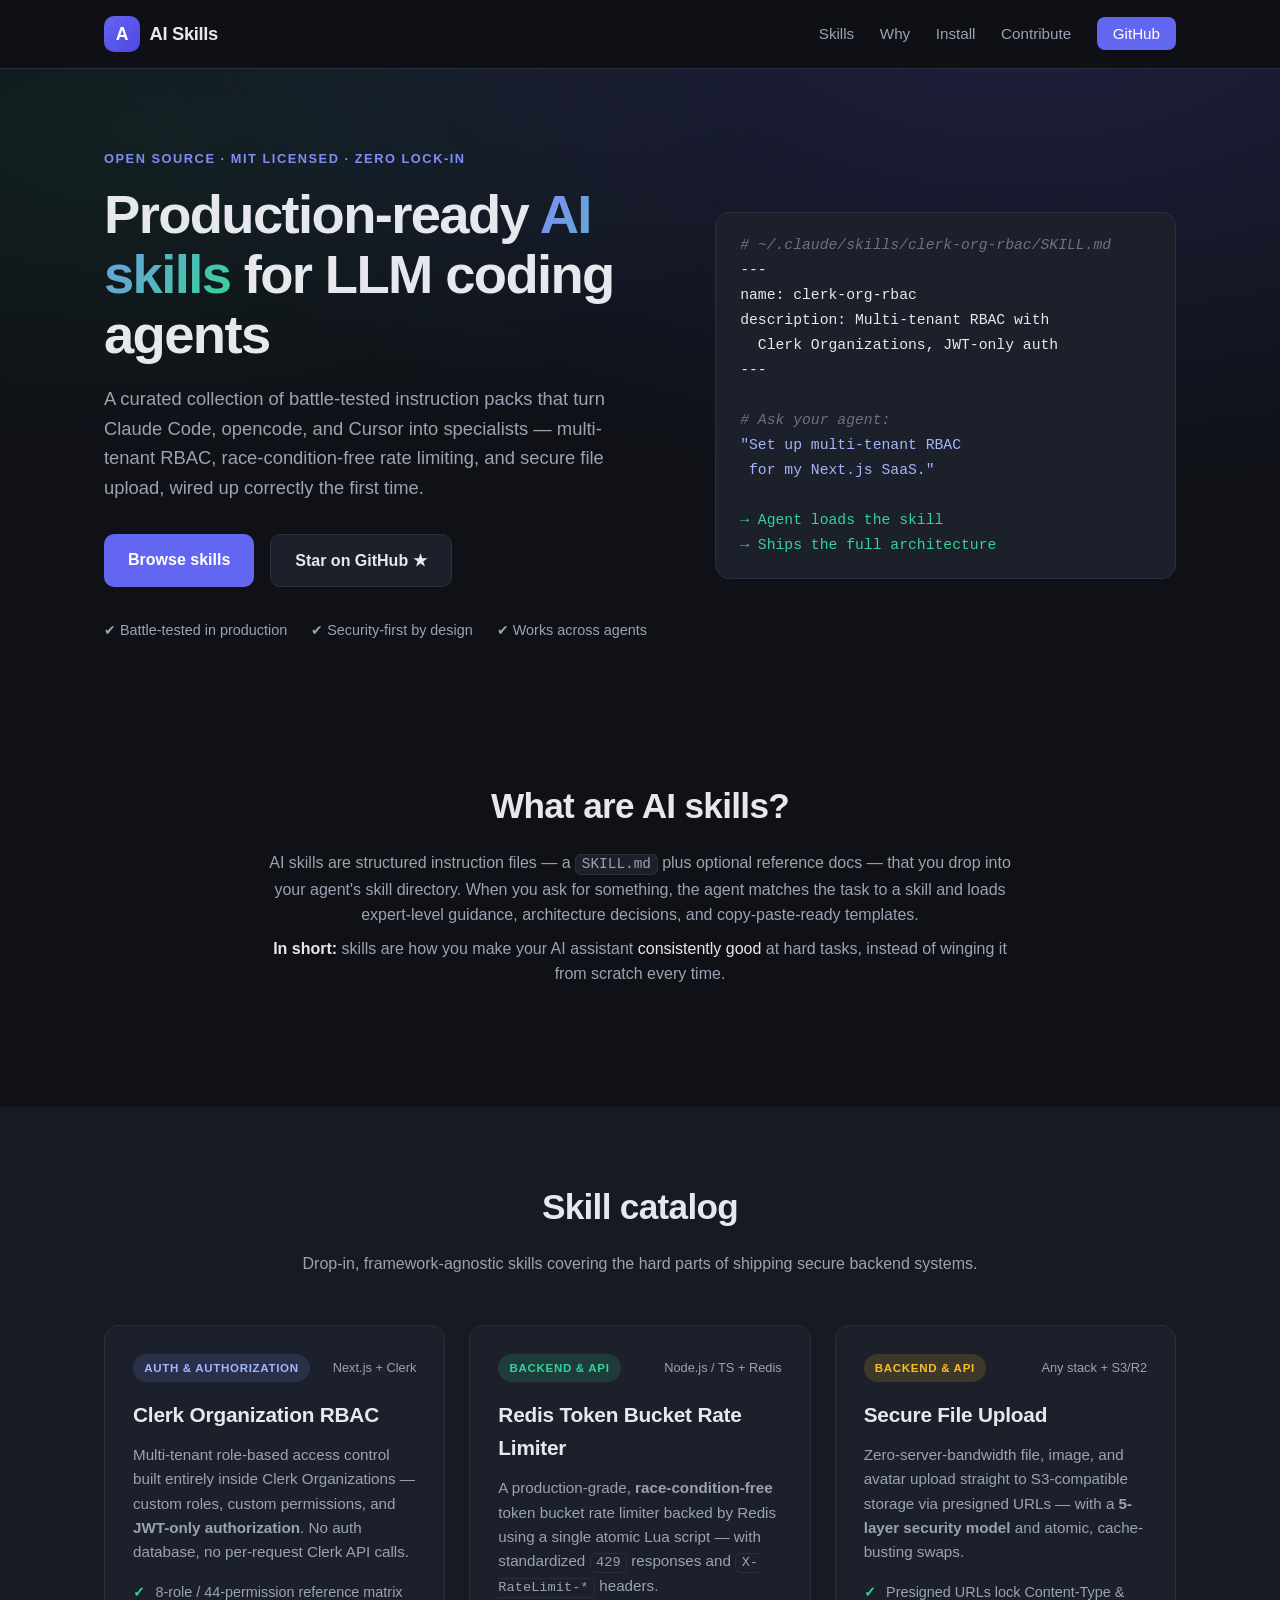
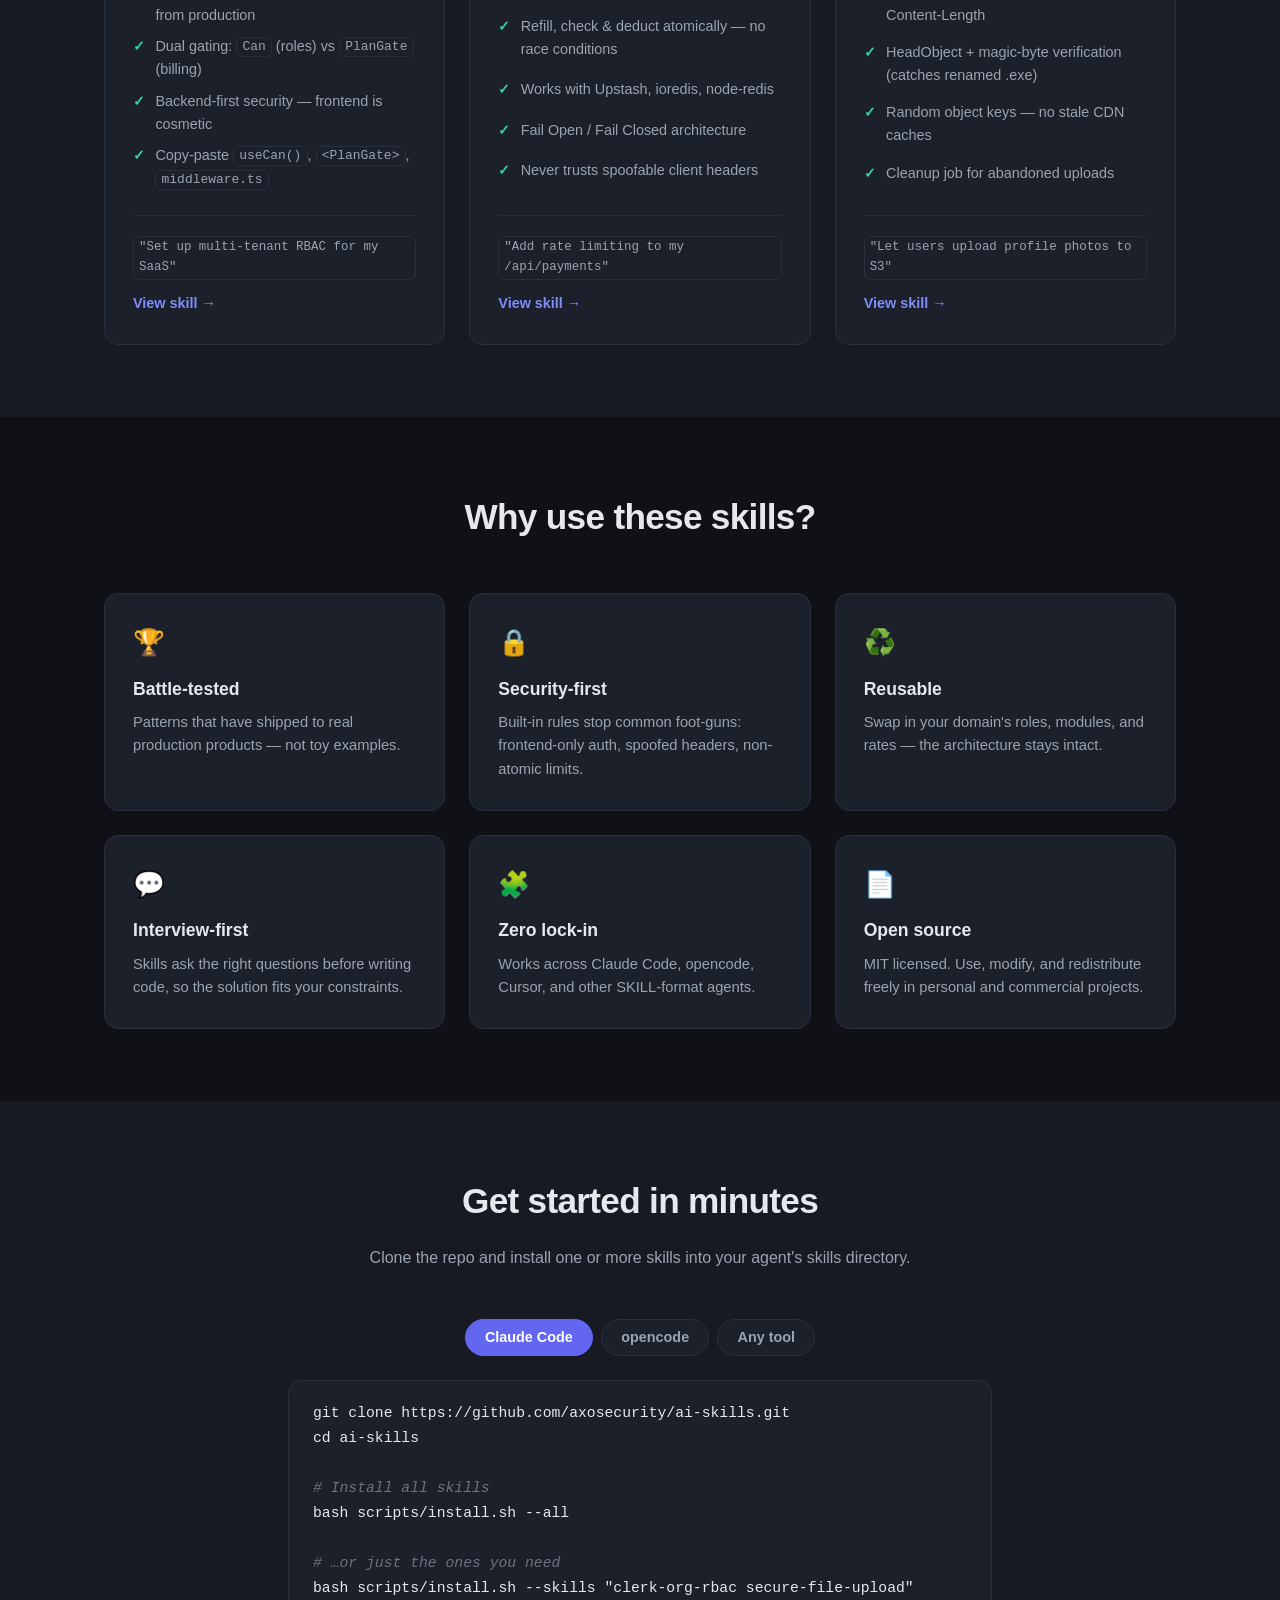
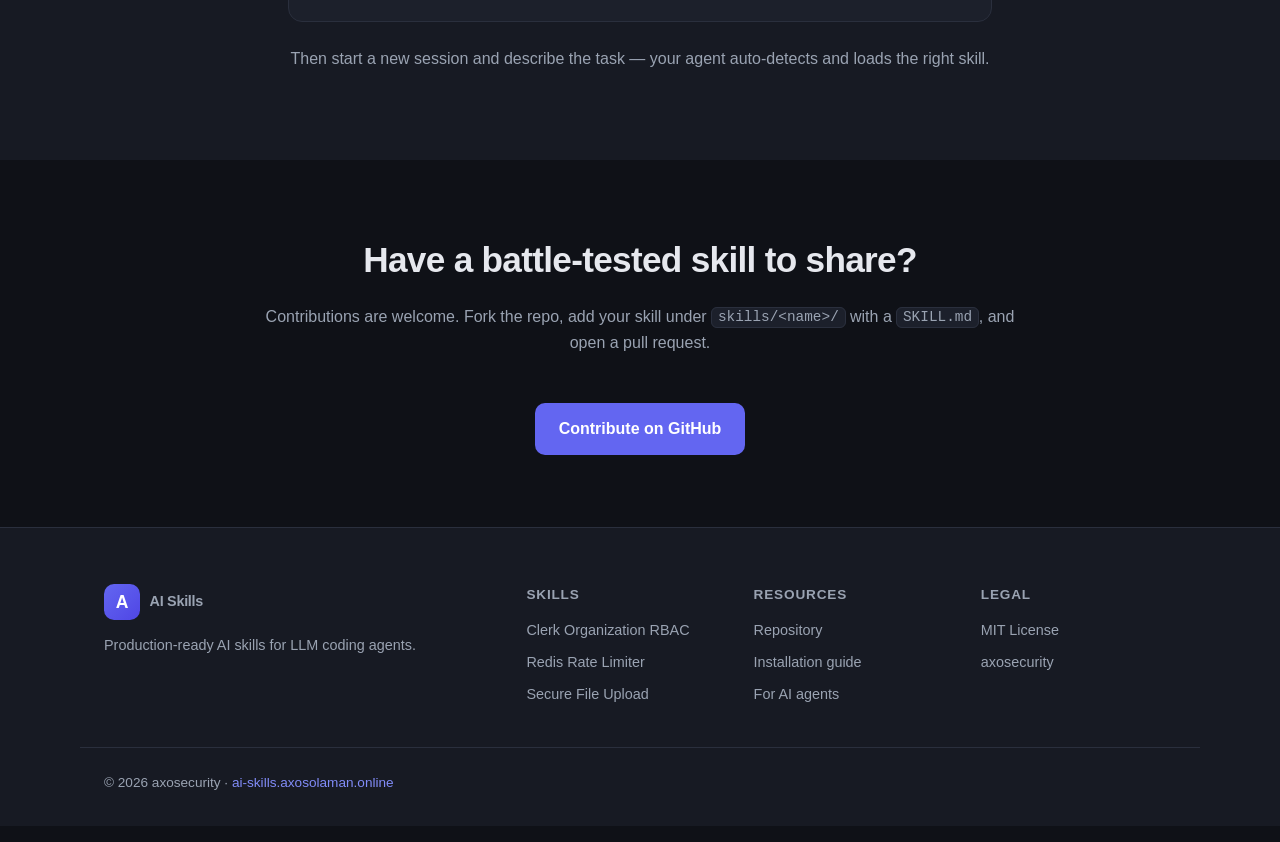
==== web/index.html @ 74658811 "Add SEO-optimized landing page in web/ with GitHub Pages deploy - index.html: SEO meta, Open Graph, " ====
<!DOCTYPE html>
<html lang="en">
<head>
  <meta charset="UTF-8">
  <meta name="viewport" content="width=device-width, initial-scale=1.0">

  <!-- Primary SEO -->
  <title>AI Skills for Developers — Production-Ready Skills for Claude Code, opencode & Cursor</title>
  <meta name="description" content="A curated, open-source collection of production-ready AI skills that turn LLM coding agents into specialists. Clerk RBAC, Redis rate limiting, secure file upload — drop in, and your AI assistant ships battle-tested code every time.">
  <meta name="keywords" content="AI skills, agent skills, Claude Code skills, opencode skills, LLM agent instructions, Clerk RBAC, Redis rate limiter, token bucket, secure file upload, presigned URL, S3, Cloudflare R2">
  <meta name="author" content="axosecurity">
  <meta name="robots" content="index, follow">
  <link rel="canonical" href="https://ai-skills.axosolaman.online/">

  <!-- Open Graph -->
  <meta property="og:type" content="website">
  <meta property="og:site_name" content="AI Skills for Developers">
  <meta property="og:title" content="AI Skills for Developers — Production-Ready Skills for LLM Coding Agents">
  <meta property="og:description" content="Clerk RBAC, Redis rate limiting, secure file upload. Battle-tested AI skills that make your coding agent consistently good at hard tasks.">
  <meta property="og:url" content="https://ai-skills.axosolaman.online/">
  <meta property="og:locale" content="en_US">

  <!-- Twitter Card -->
  <meta name="twitter:card" content="summary_large_image">
  <meta name="twitter:title" content="AI Skills for Developers — Production-Ready Skills for LLM Coding Agents">
  <meta name="twitter:description" content="Clerk RBAC, Redis rate limiting, secure file upload. Battle-tested AI skills that make your coding agent consistently good at hard tasks.">

  <!-- Favicon -->
  <link rel="icon" href="data:image/svg+xml,%3Csvg xmlns='http://www.w3.org/2000/svg' viewBox='0 0 100 100'%3E%3Crect width='100' height='100' rx='20' fill='%234f46e5'/%3E%3Ctext x='50' y='68' font-size='52' text-anchor='middle' fill='%23fff' font-family='Arial' font-weight='bold'%3EA%3C/text%3E%3C/svg%3E">

  <!-- Styles -->
  <link rel="stylesheet" href="assets/styles.css">

  <!-- Structured data: WebSite -->
  <script type="application/ld+json">
  {
    "@context": "https://schema.org",
    "@type": "WebSite",
    "name": "AI Skills for Developers",
    "alternateName": "axosecurity/ai-skills",
    "url": "https://ai-skills.axosolaman.online/",
    "description": "A curated, open-source collection of production-ready AI skills for LLM coding agents (Claude Code, opencode, Cursor).",
    "publisher": {
      "@type": "Organization",
      "name": "axosecurity",
      "url": "https://github.com/axosecurity"
    }
  }
  </script>

  <!-- Structured data: ItemList of skills -->
  <script type="application/ld+json">
  {
    "@context": "https://schema.org",
    "@type": "ItemList",
    "name": "AI Skill Catalog",
    "itemListElement": [
      {
        "@type": "ListItem",
        "position": 1,
        "name": "Clerk Organization RBAC",
        "description": "Multi-tenant role-based access control built entirely inside Clerk Organizations, with JWT-only authorization.",
        "url": "https://ai-skills.axosolaman.online/#clerk-org-rbac"
      },
      {
        "@type": "ListItem",
        "position": 2,
        "name": "Redis Token Bucket Rate Limiter",
        "description": "A race-condition-free token bucket rate limiter backed by Redis using a single atomic Lua script.",
        "url": "https://ai-skills.axosolaman.online/#redis-token-bucket-rate-limiter"
      },
      {
        "@type": "ListItem",
        "position": 3,
        "name": "Secure File Upload",
        "description": "Zero-server-bandwidth file upload via presigned URLs with a 5-layer security model.",
        "url": "https://ai-skills.axosolaman.online/#secure-file-upload"
      }
    ]
  }
  </script>
</head>

<body>
  <a class="skip-link" href="#main">Skip to content</a>

  <!-- Header -->
  <header class="site-header">
    <nav class="container nav" aria-label="Main navigation">
      <a href="#top" class="brand" aria-label="AI Skills for Developers — home">
        <span class="brand-mark">A</span>
        <span class="brand-text">AI&nbsp;Skills</span>
      </a>
      <button class="nav-toggle" id="navToggle" aria-expanded="false" aria-controls="navMenu" aria-label="Toggle navigation">
        <span></span><span></span><span></span>
      </button>
      <ul class="nav-menu" id="navMenu">
        <li><a href="#skills">Skills</a></li>
        <li><a href="#why">Why</a></li>
        <li><a href="#install">Install</a></li>
        <li><a href="#contribute">Contribute</a></li>
        <li><a class="nav-cta" href="https://github.com/axosecurity/ai-skills" target="_blank" rel="noopener">GitHub</a></li>
      </ul>
    </nav>
  </header>

  <main id="main">

    <!-- Hero -->
    <section class="hero" id="top">
      <div class="container hero-grid">
        <div class="hero-copy">
          <p class="eyebrow">Open source · MIT licensed · Zero lock-in</p>
          <h1>Production-ready <span class="accent">AI skills</span> for LLM coding agents</h1>
          <p class="lead">
            A curated collection of battle-tested instruction packs that turn Claude Code, opencode, and Cursor
            into specialists — multi-tenant RBAC, race-condition-free rate limiting, and secure file upload,
            wired up correctly the first time.
          </p>
          <div class="hero-actions">
            <a class="btn btn-primary" href="#skills">Browse skills</a>
            <a class="btn btn-secondary" href="https://github.com/axosecurity/ai-skills" target="_blank" rel="noopener">Star on GitHub ★</a>
          </div>
          <ul class="hero-badges">
            <li>✔ Battle-tested in production</li>
            <li>✔ Security-first by design</li>
            <li>✔ Works across agents</li>
          </ul>
        </div>
        <div class="hero-code">
<pre><code><span class="c"># ~/.claude/skills/clerk-org-rbac/SKILL.md</span>
---
name: clerk-org-rbac
description: Multi-tenant RBAC with
  Clerk Organizations, JWT-only auth
---

<span class="c"># Ask your agent:</span>
<span class="k">"Set up multi-tenant RBAC</span>
<span class="k"> for my Next.js SaaS."</span>

<span class="r">→ Agent loads the skill</span>
<span class="r">→ Ships the full architecture</span></code></pre>
        </div>
      </div>
    </section>

    <!-- What are AI skills -->
    <section class="section" id="what">
      <div class="container">
        <div class="section-head">
          <h2>What are AI skills?</h2>
          <p>
            AI skills are structured instruction files — a <code>SKILL.md</code> plus optional reference docs —
            that you drop into your agent's skill directory. When you ask for something, the agent matches the task
            to a skill and loads expert-level guidance, architecture decisions, and copy-paste-ready templates.
          </p>
          <p class="section-sub">
            <strong>In short:</strong> skills are how you make your AI assistant <em>consistently good</em> at hard
            tasks, instead of winging it from scratch every time.
          </p>
        </div>
      </div>
    </section>

    <!-- Skills catalog -->
    <section class="section section-alt" id="skills">
      <div class="container">
        <div class="section-head">
          <h2>Skill catalog</h2>
          <p>Drop-in, framework-agnostic skills covering the hard parts of shipping secure backend systems.</p>
        </div>

        <div class="cards">

          <article class="card" id="clerk-org-rbac">
            <div class="card-top">
              <span class="chip chip-auth">Auth &amp; Authorization</span>
              <span class="card-stack">Next.js + Clerk</span>
            </div>
            <h3>Clerk Organization RBAC</h3>
            <p>
              Multi-tenant role-based access control built entirely inside Clerk Organizations — custom roles,
              custom permissions, and <strong>JWT-only authorization</strong>. No auth database, no per-request
              Clerk API calls.
            </p>
            <ul class="card-list">
              <li>8-role / 44-permission reference matrix from production</li>
              <li>Dual gating: <code>Can</code> (roles) vs <code>PlanGate</code> (billing)</li>
              <li>Backend-first security — frontend is cosmetic</li>
              <li>Copy-paste <code>useCan()</code>, <code>&lt;PlanGate&gt;</code>, <code>middleware.ts</code></li>
            </ul>
            <div class="card-foot">
              <code class="trigger">"Set up multi-tenant RBAC for my SaaS"</code>
              <a class="btn-link" href="https://github.com/axosecurity/ai-skills/tree/main/skills/clerk-org-rbac" target="_blank" rel="noopener">View skill →</a>
            </div>
          </article>

          <article class="card" id="redis-token-bucket-rate-limiter">
            <div class="card-top">
              <span class="chip chip-api">Backend &amp; API</span>
              <span class="card-stack">Node.js / TS + Redis</span>
            </div>
            <h3>Redis Token Bucket Rate Limiter</h3>
            <p>
              A production-grade, <strong>race-condition-free</strong> token bucket rate limiter backed by Redis
              using a single atomic Lua script — with standardized <code>429</code> responses and
              <code>X-RateLimit-*</code> headers.
            </p>
            <ul class="card-list">
              <li>Refill, check &amp; deduct atomically — no race conditions</li>
              <li>Works with Upstash, ioredis, node-redis</li>
              <li>Fail Open / Fail Closed architecture</li>
              <li>Never trusts spoofable client headers</li>
            </ul>
            <div class="card-foot">
              <code class="trigger">"Add rate limiting to my /api/payments"</code>
              <a class="btn-link" href="https://github.com/axosecurity/ai-skills/tree/main/skills/redis-token-bucket-rate-limiter" target="_blank" rel="noopener">View skill →</a>
            </div>
          </article>

          <article class="card" id="secure-file-upload">
            <div class="card-top">
              <span class="chip chip-upload">Backend &amp; API</span>
              <span class="card-stack">Any stack + S3/R2</span>
            </div>
            <h3>Secure File Upload</h3>
            <p>
              Zero-server-bandwidth file, image, and avatar upload straight to S3-compatible storage via
              presigned URLs — with a <strong>5-layer security model</strong> and atomic, cache-busting swaps.
            </p>
            <ul class="card-list">
              <li>Presigned URLs lock Content-Type &amp; Content-Length</li>
              <li>HeadObject + magic-byte verification (catches renamed .exe)</li>
              <li>Random object keys — no stale CDN caches</li>
              <li>Cleanup job for abandoned uploads</li>
            </ul>
            <div class="card-foot">
              <code class="trigger">"Let users upload profile photos to S3"</code>
              <a class="btn-link" href="https://github.com/axosecurity/ai-skills/tree/main/skills/secure-file-upload" target="_blank" rel="noopener">View skill →</a>
            </div>
          </article>

        </div>
      </div>
    </section>

    <!-- Why -->
    <section class="section" id="why">
      <div class="container">
        <div class="section-head">
          <h2>Why use these skills?</h2>
        </div>
        <div class="features">
          <div class="feature">
            <span class="feature-icon">🏆</span>
            <h3>Battle-tested</h3>
            <p>Patterns that have shipped to real production products — not toy examples.</p>
          </div>
          <div class="feature">
            <span class="feature-icon">🔒</span>
            <h3>Security-first</h3>
            <p>Built-in rules stop common foot-guns: frontend-only auth, spoofed headers, non-atomic limits.</p>
          </div>
          <div class="feature">
            <span class="feature-icon">♻️</span>
            <h3>Reusable</h3>
            <p>Swap in your domain's roles, modules, and rates — the architecture stays intact.</p>
          </div>
          <div class="feature">
            <span class="feature-icon">💬</span>
            <h3>Interview-first</h3>
            <p>Skills ask the right questions before writing code, so the solution fits your constraints.</p>
          </div>
          <div class="feature">
            <span class="feature-icon">🧩</span>
            <h3>Zero lock-in</h3>
            <p>Works across Claude Code, opencode, Cursor, and other SKILL-format agents.</p>
          </div>
          <div class="feature">
            <span class="feature-icon">📄</span>
            <h3>Open source</h3>
            <p>MIT licensed. Use, modify, and redistribute freely in personal and commercial projects.</p>
          </div>
        </div>
      </div>
    </section>

    <!-- Install -->
    <section class="section section-alt" id="install">
      <div class="container">
        <div class="section-head">
          <h2>Get started in minutes</h2>
          <p>Clone the repo and install one or more skills into your agent's skills directory.</p>
        </div>

        <div class="tabs" role="tablist" aria-label="Installation tabs">
          <button class="tab active" data-tab="claude" role="tab" aria-selected="true">Claude Code</button>
          <button class="tab" data-tab="opencode" role="tab" aria-selected="false">opencode</button>
          <button class="tab" data-tab="any" role="tab" aria-selected="false">Any tool</button>
        </div>

        <div class="tab-panel active" data-panel="claude">
<pre><code>git clone https://github.com/axosecurity/ai-skills.git
cd ai-skills

<span class="c"># Install all skills</span>
bash scripts/install.sh --all

<span class="c"># …or just the ones you need</span>
bash scripts/install.sh --skills "clerk-org-rbac secure-file-upload"</code></pre>
        </div>

        <div class="tab-panel" data-panel="opencode">
<pre><code>git clone https://github.com/axosecurity/ai-skills.git
cd ai-skills

<span class="c"># opencode reads ~/.config/opencode/skills/ (or ~/.opencode/skills/)</span>
mkdir -p ~/.config/opencode/skills
cp -r skills/clerk-org-rbac ~/.config/opencode/skills/
cp -r skills/redis-token-bucket-rate-limiter ~/.config/opencode/skills/
cp -r skills/secure-file-upload ~/.config/opencode/skills/</code></pre>
        </div>

        <div class="tab-panel" data-panel="any">
<pre><code>git clone https://github.com/axosecurity/ai-skills.git
cd ai-skills

<span class="c"># Each skill is a folder with a SKILL.md — copy the whole folder
# into your agent's skills directory (~/.claude/skills/, etc.)</span>
cp -r skills/clerk-org-rbac ~/.claude/skills/</code></pre>
        </div>

        <p class="install-note">Then start a new session and describe the task — your agent auto-detects and loads the right skill.</p>
      </div>
    </section>

    <!-- Contribute -->
    <section class="section" id="contribute">
      <div class="container">
        <div class="section-head">
          <h2>Have a battle-tested skill to share?</h2>
          <p>Contributions are welcome. Fork the repo, add your skill under <code>skills/&lt;name&gt;/</code> with a <code>SKILL.md</code>, and open a pull request.</p>
        </div>
        <div class="center">
          <a class="btn btn-primary" href="https://github.com/axosecurity/ai-skills" target="_blank" rel="noopener">Contribute on GitHub</a>
        </div>
      </div>
    </section>

  </main>

  <!-- Footer -->
  <footer class="site-footer">
    <div class="container footer-grid">
      <div>
        <a href="#top" class="brand">
          <span class="brand-mark">A</span>
          <span class="brand-text">AI&nbsp;Skills</span>
        </a>
        <p>Production-ready AI skills for LLM coding agents.</p>
      </div>
      <div>
        <h4>Skills</h4>
        <ul>
          <li><a href="#clerk-org-rbac">Clerk Organization RBAC</a></li>
          <li><a href="#redis-token-bucket-rate-limiter">Redis Rate Limiter</a></li>
          <li><a href="#secure-file-upload">Secure File Upload</a></li>
        </ul>
      </div>
      <div>
        <h4>Resources</h4>
        <ul>
          <li><a href="https://github.com/axosecurity/ai-skills" target="_blank" rel="noopener">Repository</a></li>
          <li><a href="https://github.com/axosecurity/ai-skills/blob/main/docs/INSTALLATION.md" target="_blank" rel="noopener">Installation guide</a></li>
          <li><a href="https://github.com/axosecurity/ai-skills/blob/main/AGENTS.md" target="_blank" rel="noopener">For AI agents</a></li>
        </ul>
      </div>
      <div>
        <h4>Legal</h4>
        <ul>
          <li><a href="https://github.com/axosecurity/ai-skills/blob/main/LICENSE" target="_blank" rel="noopener">MIT License</a></li>
          <li><a href="https://github.com/axosecurity" target="_blank" rel="noopener">axosecurity</a></li>
        </ul>
      </div>
    </div>
    <div class="container footer-bottom">
      <p>© <span id="year"></span> axosecurity · <a href="https://ai-skills.axosolaman.online/">ai-skills.axosolaman.online</a></p>
    </div>
  </footer>

  <script src="assets/main.js" defer></script>
</body>
</html>
---- web/assets/styles.css ----
/* ==========================================================================
   AI Skills for Developers — landing page styles
   ========================================================================== */

:root {
  --bg: #0f1117;
  --bg-alt: #171a23;
  --surface: #1c202b;
  --border: #2a2f3d;
  --text: #e6e8ee;
  --muted: #9aa3b2;
  --accent: #6366f1;
  --accent-strong: #818cf8;
  --accent-dark: #4f46e5;
  --success: #34d399;
  --radius: 14px;
  --container: 1120px;
  --font: -apple-system, BlinkMacSystemFont, "Segoe UI", Roboto, Helvetica, Arial, sans-serif;
  --mono: ui-monospace, SFMono-Regular, Menlo, Consolas, "Liberation Mono", monospace;
}

* { box-sizing: border-box; }

html { scroll-behavior: smooth; }

body {
  margin: 0;
  font-family: var(--font);
  background: var(--bg);
  color: var(--text);
  line-height: 1.6;
  -webkit-font-smoothing: antialiased;
}

a { color: var(--accent-strong); text-decoration: none; }
a:hover { text-decoration: underline; }

code {
  font-family: var(--mono);
  background: var(--surface);
  border: 1px solid var(--border);
  border-radius: 6px;
  padding: 0.1em 0.4em;
  font-size: 0.9em;
}

pre {
  margin: 0;
  background: var(--surface);
  border: 1px solid var(--border);
  border-radius: var(--radius);
  padding: 1.25rem 1.5rem;
  overflow-x: auto;
  font-size: 0.92rem;
  line-height: 1.7;
}

pre code {
  background: none;
  border: none;
  padding: 0;
  font-size: inherit;
}

.container {
  max-width: var(--container);
  margin: 0 auto;
  padding: 0 1.5rem;
}

.skip-link {
  position: absolute;
  left: -999px;
  top: 0;
  background: var(--accent);
  color: #fff;
  padding: 0.6rem 1rem;
  border-radius: 0 0 8px 0;
  z-index: 100;
}
.skip-link:focus { left: 0; }

/* --- Syntax highlight colors --- */
.c { color: #6b7280; font-style: italic; }
.k { color: #a5b4fc; }
.r { color: var(--success); }

/* --- Header / nav --- */
.site-header {
  position: sticky;
  top: 0;
  z-index: 50;
  background: rgba(15, 17, 23, 0.85);
  backdrop-filter: blur(10px);
  border-bottom: 1px solid var(--border);
}

.nav {
  display: flex;
  align-items: center;
  justify-content: space-between;
  height: 68px;
}

.brand {
  display: inline-flex;
  align-items: center;
  gap: 0.6rem;
  color: var(--text);
  font-weight: 800;
  font-size: 1.15rem;
  letter-spacing: -0.02em;
}
.brand:hover { text-decoration: none; }

.brand-mark {
  display: grid;
  place-items: center;
  width: 36px;
  height: 36px;
  border-radius: 10px;
  background: linear-gradient(135deg, var(--accent), var(--accent-dark));
  color: #fff;
  font-weight: 900;
  font-size: 1.1rem;
}

.nav-menu {
  display: flex;
  align-items: center;
  gap: 1.6rem;
  list-style: none;
  margin: 0;
  padding: 0;
}

.nav-menu a { color: var(--muted); font-weight: 500; font-size: 0.95rem; }
.nav-menu a:hover { color: var(--text); text-decoration: none; }

.nav-cta {
  color: #fff !important;
  background: var(--accent);
  padding: 0.5rem 1rem;
  border-radius: 8px;
}
.nav-cta:hover { background: var(--accent-strong); }

.nav-toggle {
  display: none;
  flex-direction: column;
  gap: 5px;
  background: none;
  border: none;
  cursor: pointer;
  padding: 6px;
}
.nav-toggle span {
  width: 24px;
  height: 2px;
  background: var(--text);
  border-radius: 2px;
  transition: transform 0.2s, opacity 0.2s;
}

@media (max-width: 760px) {
  .nav-toggle { display: flex; }
  .nav-menu {
    display: none;
    position: absolute;
    top: 68px;
    left: 0;
    right: 0;
    flex-direction: column;
    gap: 0;
    background: var(--bg-alt);
    border-bottom: 1px solid var(--border);
  }
  .nav-menu.open { display: flex; }
  .nav-menu li { width: 100%; }
  .nav-menu a { display: block; padding: 1rem 1.5rem; border-top: 1px solid var(--border); }
  .nav-cta { border-radius: 0; text-align: center; }
}

/* --- Hero --- */
.hero {
  padding: 5rem 0 4rem;
  background:
    radial-gradient(60rem 30rem at 80% -10%, rgba(99, 102, 241, 0.18), transparent),
    radial-gradient(40rem 20rem at 10% 10%, rgba(52, 211, 153, 0.08), transparent);
}

.hero-grid {
  display: grid;
  grid-template-columns: 1.1fr 0.9fr;
  gap: 3rem;
  align-items: center;
}

.eyebrow {
  text-transform: uppercase;
  letter-spacing: 0.12em;
  font-size: 0.8rem;
  color: var(--accent-strong);
  font-weight: 600;
  margin: 0 0 1rem;
}

h1 {
  font-size: clamp(2.2rem, 5vw, 3.4rem);
  line-height: 1.1;
  letter-spacing: -0.03em;
  margin: 0 0 1.2rem;
}

.accent {
  background: linear-gradient(120deg, var(--accent-strong), var(--success));
  -webkit-background-clip: text;
  background-clip: text;
  color: transparent;
}

.lead {
  font-size: 1.15rem;
  color: var(--muted);
  margin: 0 0 2rem;
  max-width: 34rem;
}

.hero-actions {
  display: flex;
  gap: 1rem;
  flex-wrap: wrap;
  margin-bottom: 2rem;
}

.btn {
  display: inline-block;
  padding: 0.8rem 1.5rem;
  border-radius: 10px;
  font-weight: 600;
  font-size: 1rem;
  transition: background 0.2s, transform 0.1s;
}
.btn:hover { text-decoration: none; transform: translateY(-1px); }

.btn-primary { background: var(--accent); color: #fff; }
.btn-primary:hover { background: var(--accent-strong); }

.btn-secondary {
  background: var(--surface);
  color: var(--text);
  border: 1px solid var(--border);
}
.btn-secondary:hover { border-color: var(--accent); }

.hero-badges {
  list-style: none;
  display: flex;
  gap: 1.5rem;
  flex-wrap: wrap;
  margin: 0;
  padding: 0;
  color: var(--muted);
  font-size: 0.9rem;
}

/* --- Sections --- */
.section { padding: 4.5rem 0; }
.section-alt { background: var(--bg-alt); }

.section-head {
  max-width: 48rem;
  margin: 0 auto 3rem;
  text-align: center;
}
.section-head h2 {
  font-size: clamp(1.6rem, 3vw, 2.2rem);
  letter-spacing: -0.02em;
  margin: 0 0 1rem;
}
.section-head p { color: var(--muted); margin: 0.5rem 0; }
.section-sub { margin-top: 1rem; }
.section-sub strong { color: var(--text); }
.section-sub em { color: var(--text); font-style: normal; }

/* --- Cards --- */
.cards {
  display: grid;
  grid-template-columns: repeat(auto-fit, minmax(300px, 1fr));
  gap: 1.5rem;
}

.card {
  display: flex;
  flex-direction: column;
  background: var(--surface);
  border: 1px solid var(--border);
  border-radius: var(--radius);
  padding: 1.75rem;
  transition: transform 0.2s, border-color 0.2s;
}
.card:hover { transform: translateY(-4px); border-color: var(--accent); }

.card-top {
  display: flex;
  align-items: center;
  justify-content: space-between;
  gap: 0.75rem;
  margin-bottom: 1rem;
}

.chip {
  font-size: 0.72rem;
  font-weight: 700;
  text-transform: uppercase;
  letter-spacing: 0.06em;
  padding: 0.3rem 0.7rem;
  border-radius: 999px;
}
.chip-auth { background: rgba(129, 140, 248, 0.15); color: #a5b4fc; }
.chip-api { background: rgba(52, 211, 153, 0.15); color: var(--success); }
.chip-upload { background: rgba(251, 191, 36, 0.15); color: #fbbf24; }

.card-stack { font-size: 0.8rem; color: var(--muted); }

.card h3 { margin: 0 0 0.75rem; font-size: 1.3rem; letter-spacing: -0.01em; }
.card > p { color: var(--muted); font-size: 0.95rem; margin: 0 0 1rem; }

.card-list {
  list-style: none;
  margin: 0 0 1.5rem;
  padding: 0;
  display: grid;
  gap: 0.5rem;
  flex: 1;
}
.card-list li { padding-left: 1.4rem; position: relative; color: var(--muted); font-size: 0.9rem; }
.card-list li::before {
  content: "✓";
  position: absolute;
  left: 0;
  color: var(--success);
  font-weight: 700;
}

.card-foot {
  display: flex;
  flex-direction: column;
  gap: 0.75rem;
  border-top: 1px solid var(--border);
  padding-top: 1.25rem;
}

.trigger { font-size: 0.78rem; color: var(--muted); }

.btn-link { color: var(--accent-strong); font-weight: 600; font-size: 0.9rem; }

/* --- Features --- */
.features {
  display: grid;
  grid-template-columns: repeat(auto-fit, minmax(280px, 1fr));
  gap: 1.5rem;
}

.feature {
  background: var(--surface);
  border: 1px solid var(--border);
  border-radius: var(--radius);
  padding: 1.75rem;
}
.feature-icon { font-size: 1.6rem; }
.feature h3 { margin: 0.75rem 0 0.5rem; font-size: 1.1rem; }
.feature p { color: var(--muted); font-size: 0.92rem; margin: 0; }

/* --- Tabs --- */
.tabs {
  display: flex;
  gap: 0.5rem;
  justify-content: center;
  margin-bottom: 1.5rem;
  flex-wrap: wrap;
}

.tab {
  background: var(--surface);
  border: 1px solid var(--border);
  color: var(--muted);
  padding: 0.6rem 1.2rem;
  border-radius: 999px;
  font-size: 0.9rem;
  font-weight: 600;
  cursor: pointer;
  transition: background 0.2s, color 0.2s, border-color 0.2s;
}
.tab:hover { border-color: var(--accent); color: var(--text); }
.tab.active { background: var(--accent); border-color: var(--accent); color: #fff; }

.tab-panel { display: none; max-width: 44rem; margin: 0 auto; }
.tab-panel.active { display: block; }

.install-note { text-align: center; color: var(--muted); margin-top: 1.5rem; }

/* --- Contribute --- */
.center { text-align: center; }

/* --- Footer --- */
.site-footer {
  border-top: 1px solid var(--border);
  background: var(--bg-alt);
  padding: 3.5rem 0 2rem;
}

.footer-grid {
  display: grid;
  grid-template-columns: 2fr 1fr 1fr 1fr;
  gap: 2rem;
  margin-bottom: 2.5rem;
}
.footer-grid p { color: var(--muted); font-size: 0.9rem; }
.footer-grid h4 { margin: 0 0 0.75rem; font-size: 0.85rem; text-transform: uppercase; letter-spacing: 0.06em; color: var(--muted); }
.footer-grid ul { list-style: none; margin: 0; padding: 0; display: grid; gap: 0.4rem; }
.footer-grid a { color: var(--muted); font-size: 0.9rem; }
.footer-grid a:hover { color: var(--text); }

.footer-bottom {
  border-top: 1px solid var(--border);
  padding-top: 1.5rem;
  color: var(--muted);
  font-size: 0.85rem;
}
.footer-bottom p { margin: 0; }

@media (max-width: 900px) {
  .hero-grid { grid-template-columns: 1fr; gap: 2.5rem; }
  .hero { padding: 3.5rem 0; }
  .footer-grid { grid-template-columns: 1fr 1fr; }
}

@media (max-width: 520px) {
  .footer-grid { grid-template-columns: 1fr; }
  .hero-badges { gap: 0.6rem 1.5rem; }
}
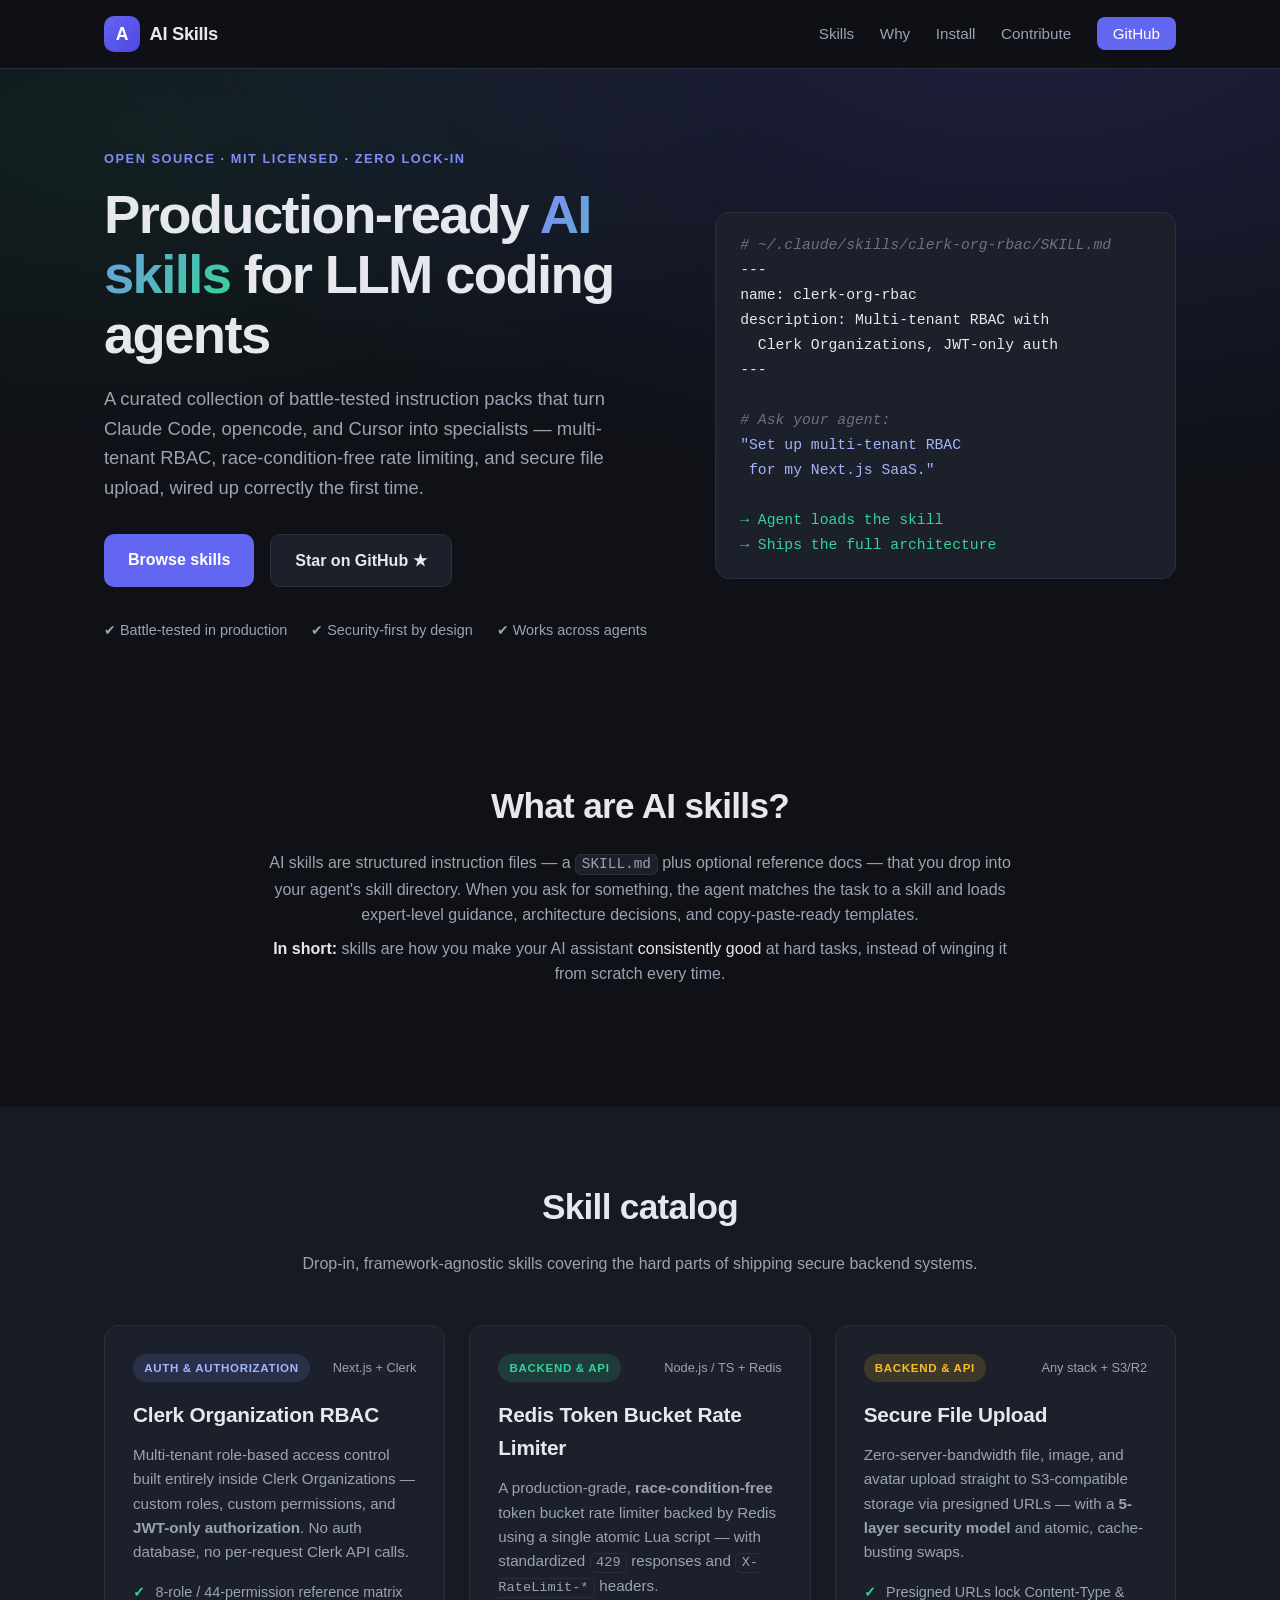
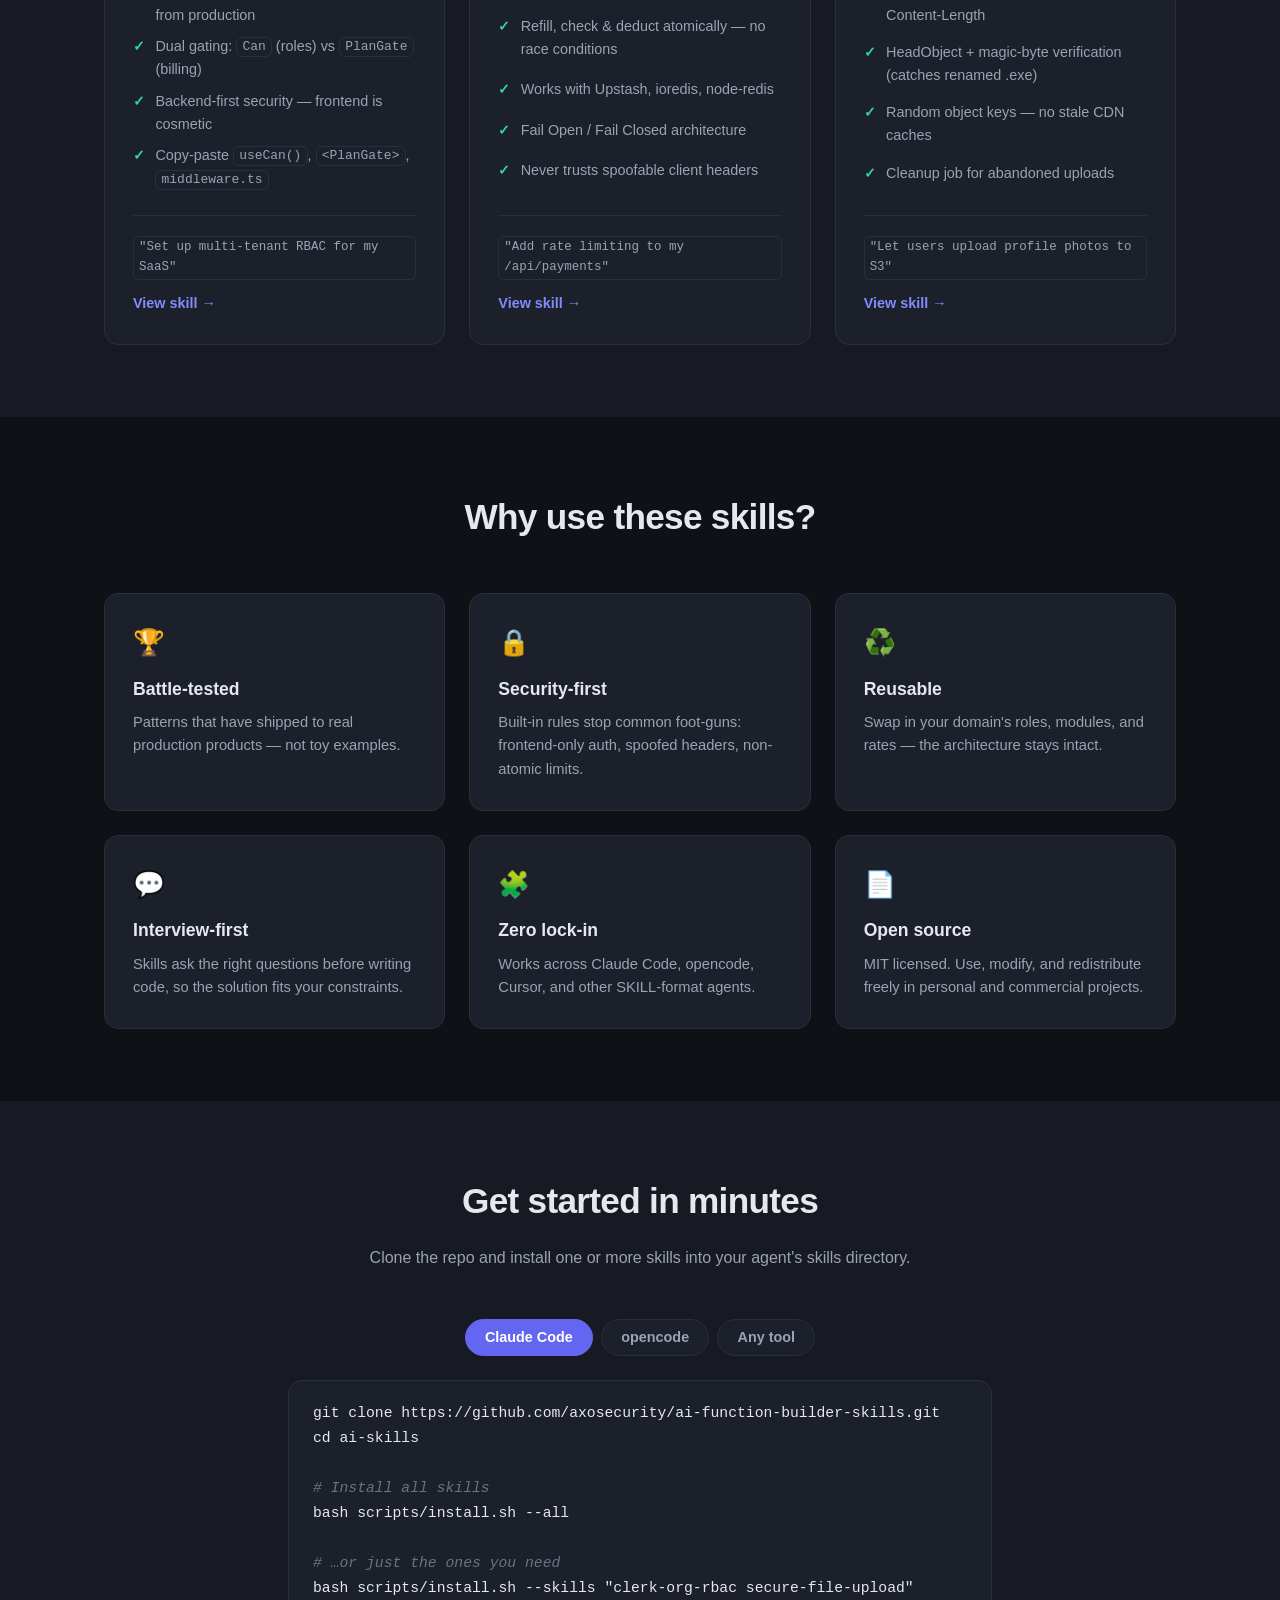
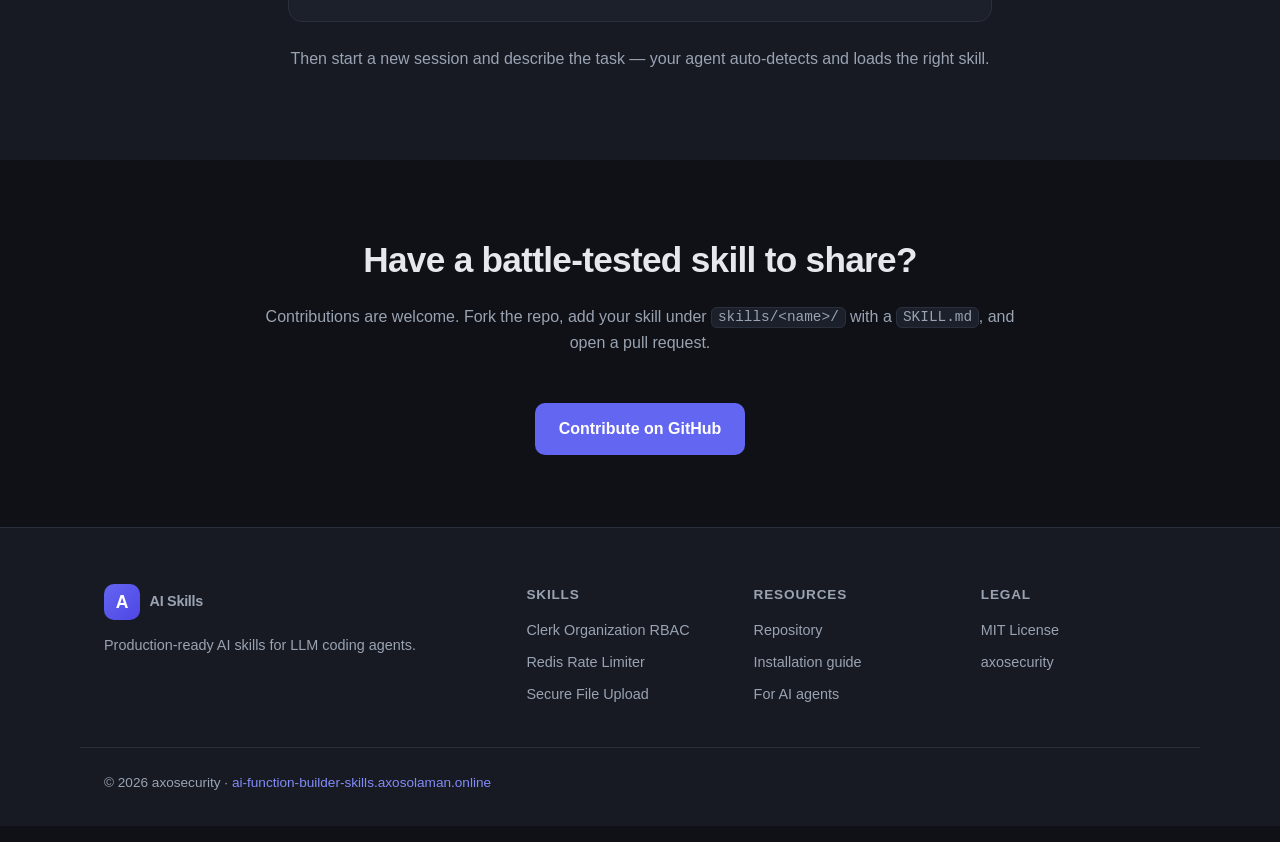
==== commit 7e8aba6e: "Rename repo to ai-function-builder-skills: update CNAME, domain, and all references" ====
--- a/web/index.html
+++ b/web/index.html
@@ -10,14 +10,14 @@
   <meta name="keywords" content="AI skills, agent skills, Claude Code skills, opencode skills, LLM agent instructions, Clerk RBAC, Redis rate limiter, token bucket, secure file upload, presigned URL, S3, Cloudflare R2">
   <meta name="author" content="axosecurity">
   <meta name="robots" content="index, follow">
-  <link rel="canonical" href="https://ai-skills.axosolaman.online/">
+  <link rel="canonical" href="https://ai-function-builder-skills.axosolaman.online/">
 
   <!-- Open Graph -->
   <meta property="og:type" content="website">
   <meta property="og:site_name" content="AI Skills for Developers">
   <meta property="og:title" content="AI Skills for Developers — Production-Ready Skills for LLM Coding Agents">
   <meta property="og:description" content="Clerk RBAC, Redis rate limiting, secure file upload. Battle-tested AI skills that make your coding agent consistently good at hard tasks.">
-  <meta property="og:url" content="https://ai-skills.axosolaman.online/">
+  <meta property="og:url" content="https://ai-function-builder-skills.axosolaman.online/">
   <meta property="og:locale" content="en_US">
 
   <!-- Twitter Card -->
@@ -37,8 +37,8 @@
     "@context": "https://schema.org",
     "@type": "WebSite",
     "name": "AI Skills for Developers",
-    "alternateName": "axosecurity/ai-skills",
-    "url": "https://ai-skills.axosolaman.online/",
+    "alternateName": "axosecurity/ai-function-builder-skills",
+    "url": "https://ai-function-builder-skills.axosolaman.online/",
     "description": "A curated, open-source collection of production-ready AI skills for LLM coding agents (Claude Code, opencode, Cursor).",
     "publisher": {
       "@type": "Organization",
@@ -60,21 +60,21 @@
         "position": 1,
         "name": "Clerk Organization RBAC",
         "description": "Multi-tenant role-based access control built entirely inside Clerk Organizations, with JWT-only authorization.",
-        "url": "https://ai-skills.axosolaman.online/#clerk-org-rbac"
+        "url": "https://ai-function-builder-skills.axosolaman.online/#clerk-org-rbac"
       },
       {
         "@type": "ListItem",
         "position": 2,
         "name": "Redis Token Bucket Rate Limiter",
         "description": "A race-condition-free token bucket rate limiter backed by Redis using a single atomic Lua script.",
-        "url": "https://ai-skills.axosolaman.online/#redis-token-bucket-rate-limiter"
+        "url": "https://ai-function-builder-skills.axosolaman.online/#redis-token-bucket-rate-limiter"
       },
       {
         "@type": "ListItem",
         "position": 3,
         "name": "Secure File Upload",
         "description": "Zero-server-bandwidth file upload via presigned URLs with a 5-layer security model.",
-        "url": "https://ai-skills.axosolaman.online/#secure-file-upload"
+        "url": "https://ai-function-builder-skills.axosolaman.online/#secure-file-upload"
       }
     ]
   }
@@ -99,7 +99,7 @@
         <li><a href="#why">Why</a></li>
         <li><a href="#install">Install</a></li>
         <li><a href="#contribute">Contribute</a></li>
-        <li><a class="nav-cta" href="https://github.com/axosecurity/ai-skills" target="_blank" rel="noopener">GitHub</a></li>
+        <li><a class="nav-cta" href="https://github.com/axosecurity/ai-function-builder-skills" target="_blank" rel="noopener">GitHub</a></li>
       </ul>
     </nav>
   </header>
@@ -119,7 +119,7 @@
           </p>
           <div class="hero-actions">
             <a class="btn btn-primary" href="#skills">Browse skills</a>
-            <a class="btn btn-secondary" href="https://github.com/axosecurity/ai-skills" target="_blank" rel="noopener">Star on GitHub ★</a>
+            <a class="btn btn-secondary" href="https://github.com/axosecurity/ai-function-builder-skills" target="_blank" rel="noopener">Star on GitHub ★</a>
           </div>
           <ul class="hero-badges">
             <li>✔ Battle-tested in production</li>
@@ -192,7 +192,7 @@
             </ul>
             <div class="card-foot">
               <code class="trigger">"Set up multi-tenant RBAC for my SaaS"</code>
-              <a class="btn-link" href="https://github.com/axosecurity/ai-skills/tree/main/skills/clerk-org-rbac" target="_blank" rel="noopener">View skill →</a>
+              <a class="btn-link" href="https://github.com/axosecurity/ai-function-builder-skills/tree/main/skills/clerk-org-rbac" target="_blank" rel="noopener">View skill →</a>
             </div>
           </article>
 
@@ -215,7 +215,7 @@
             </ul>
             <div class="card-foot">
               <code class="trigger">"Add rate limiting to my /api/payments"</code>
-              <a class="btn-link" href="https://github.com/axosecurity/ai-skills/tree/main/skills/redis-token-bucket-rate-limiter" target="_blank" rel="noopener">View skill →</a>
+              <a class="btn-link" href="https://github.com/axosecurity/ai-function-builder-skills/tree/main/skills/redis-token-bucket-rate-limiter" target="_blank" rel="noopener">View skill →</a>
             </div>
           </article>
 
@@ -237,7 +237,7 @@
             </ul>
             <div class="card-foot">
               <code class="trigger">"Let users upload profile photos to S3"</code>
-              <a class="btn-link" href="https://github.com/axosecurity/ai-skills/tree/main/skills/secure-file-upload" target="_blank" rel="noopener">View skill →</a>
+              <a class="btn-link" href="https://github.com/axosecurity/ai-function-builder-skills/tree/main/skills/secure-file-upload" target="_blank" rel="noopener">View skill →</a>
             </div>
           </article>
 
@@ -301,7 +301,7 @@
         </div>
 
         <div class="tab-panel active" data-panel="claude">
-<pre><code>git clone https://github.com/axosecurity/ai-skills.git
+<pre><code>git clone https://github.com/axosecurity/ai-function-builder-skills.git
 cd ai-skills
 
 <span class="c"># Install all skills</span>
@@ -312,7 +312,7 @@
         </div>
 
         <div class="tab-panel" data-panel="opencode">
-<pre><code>git clone https://github.com/axosecurity/ai-skills.git
+<pre><code>git clone https://github.com/axosecurity/ai-function-builder-skills.git
 cd ai-skills
 
 <span class="c"># opencode reads ~/.config/opencode/skills/ (or ~/.opencode/skills/)</span>
@@ -323,7 +323,7 @@
         </div>
 
         <div class="tab-panel" data-panel="any">
-<pre><code>git clone https://github.com/axosecurity/ai-skills.git
+<pre><code>git clone https://github.com/axosecurity/ai-function-builder-skills.git
 cd ai-skills
 
 <span class="c"># Each skill is a folder with a SKILL.md — copy the whole folder
@@ -343,7 +343,7 @@
           <p>Contributions are welcome. Fork the repo, add your skill under <code>skills/&lt;name&gt;/</code> with a <code>SKILL.md</code>, and open a pull request.</p>
         </div>
         <div class="center">
-          <a class="btn btn-primary" href="https://github.com/axosecurity/ai-skills" target="_blank" rel="noopener">Contribute on GitHub</a>
+          <a class="btn btn-primary" href="https://github.com/axosecurity/ai-function-builder-skills" target="_blank" rel="noopener">Contribute on GitHub</a>
         </div>
       </div>
     </section>
@@ -371,21 +371,21 @@
       <div>
         <h4>Resources</h4>
         <ul>
-          <li><a href="https://github.com/axosecurity/ai-skills" target="_blank" rel="noopener">Repository</a></li>
-          <li><a href="https://github.com/axosecurity/ai-skills/blob/main/docs/INSTALLATION.md" target="_blank" rel="noopener">Installation guide</a></li>
-          <li><a href="https://github.com/axosecurity/ai-skills/blob/main/AGENTS.md" target="_blank" rel="noopener">For AI agents</a></li>
+          <li><a href="https://github.com/axosecurity/ai-function-builder-skills" target="_blank" rel="noopener">Repository</a></li>
+          <li><a href="https://github.com/axosecurity/ai-function-builder-skills/blob/main/docs/INSTALLATION.md" target="_blank" rel="noopener">Installation guide</a></li>
+          <li><a href="https://github.com/axosecurity/ai-function-builder-skills/blob/main/AGENTS.md" target="_blank" rel="noopener">For AI agents</a></li>
         </ul>
       </div>
       <div>
         <h4>Legal</h4>
         <ul>
-          <li><a href="https://github.com/axosecurity/ai-skills/blob/main/LICENSE" target="_blank" rel="noopener">MIT License</a></li>
+          <li><a href="https://github.com/axosecurity/ai-function-builder-skills/blob/main/LICENSE" target="_blank" rel="noopener">MIT License</a></li>
           <li><a href="https://github.com/axosecurity" target="_blank" rel="noopener">axosecurity</a></li>
         </ul>
       </div>
     </div>
     <div class="container footer-bottom">
-      <p>© <span id="year"></span> axosecurity · <a href="https://ai-skills.axosolaman.online/">ai-skills.axosolaman.online</a></p>
+      <p>© <span id="year"></span> axosecurity · <a href="https://ai-function-builder-skills.axosolaman.online/">ai-function-builder-skills.axosolaman.online</a></p>
     </div>
   </footer>
 
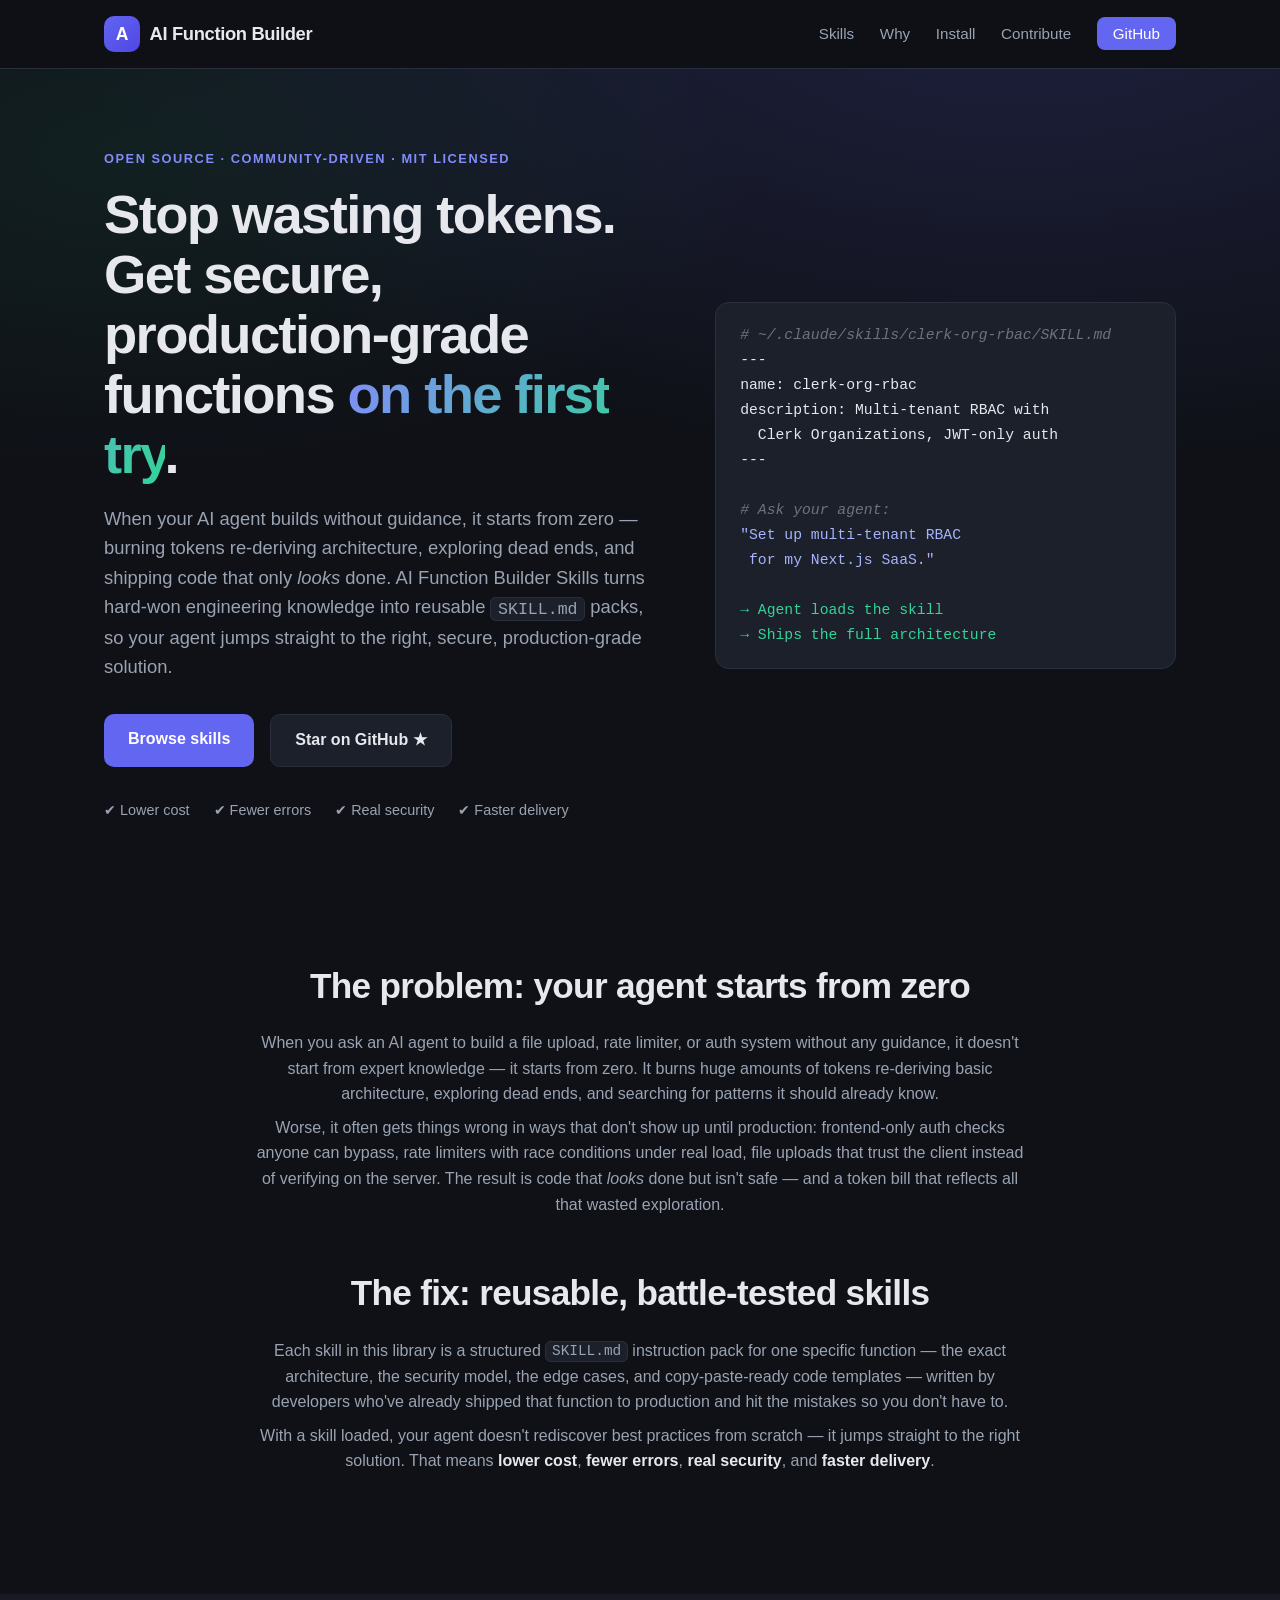
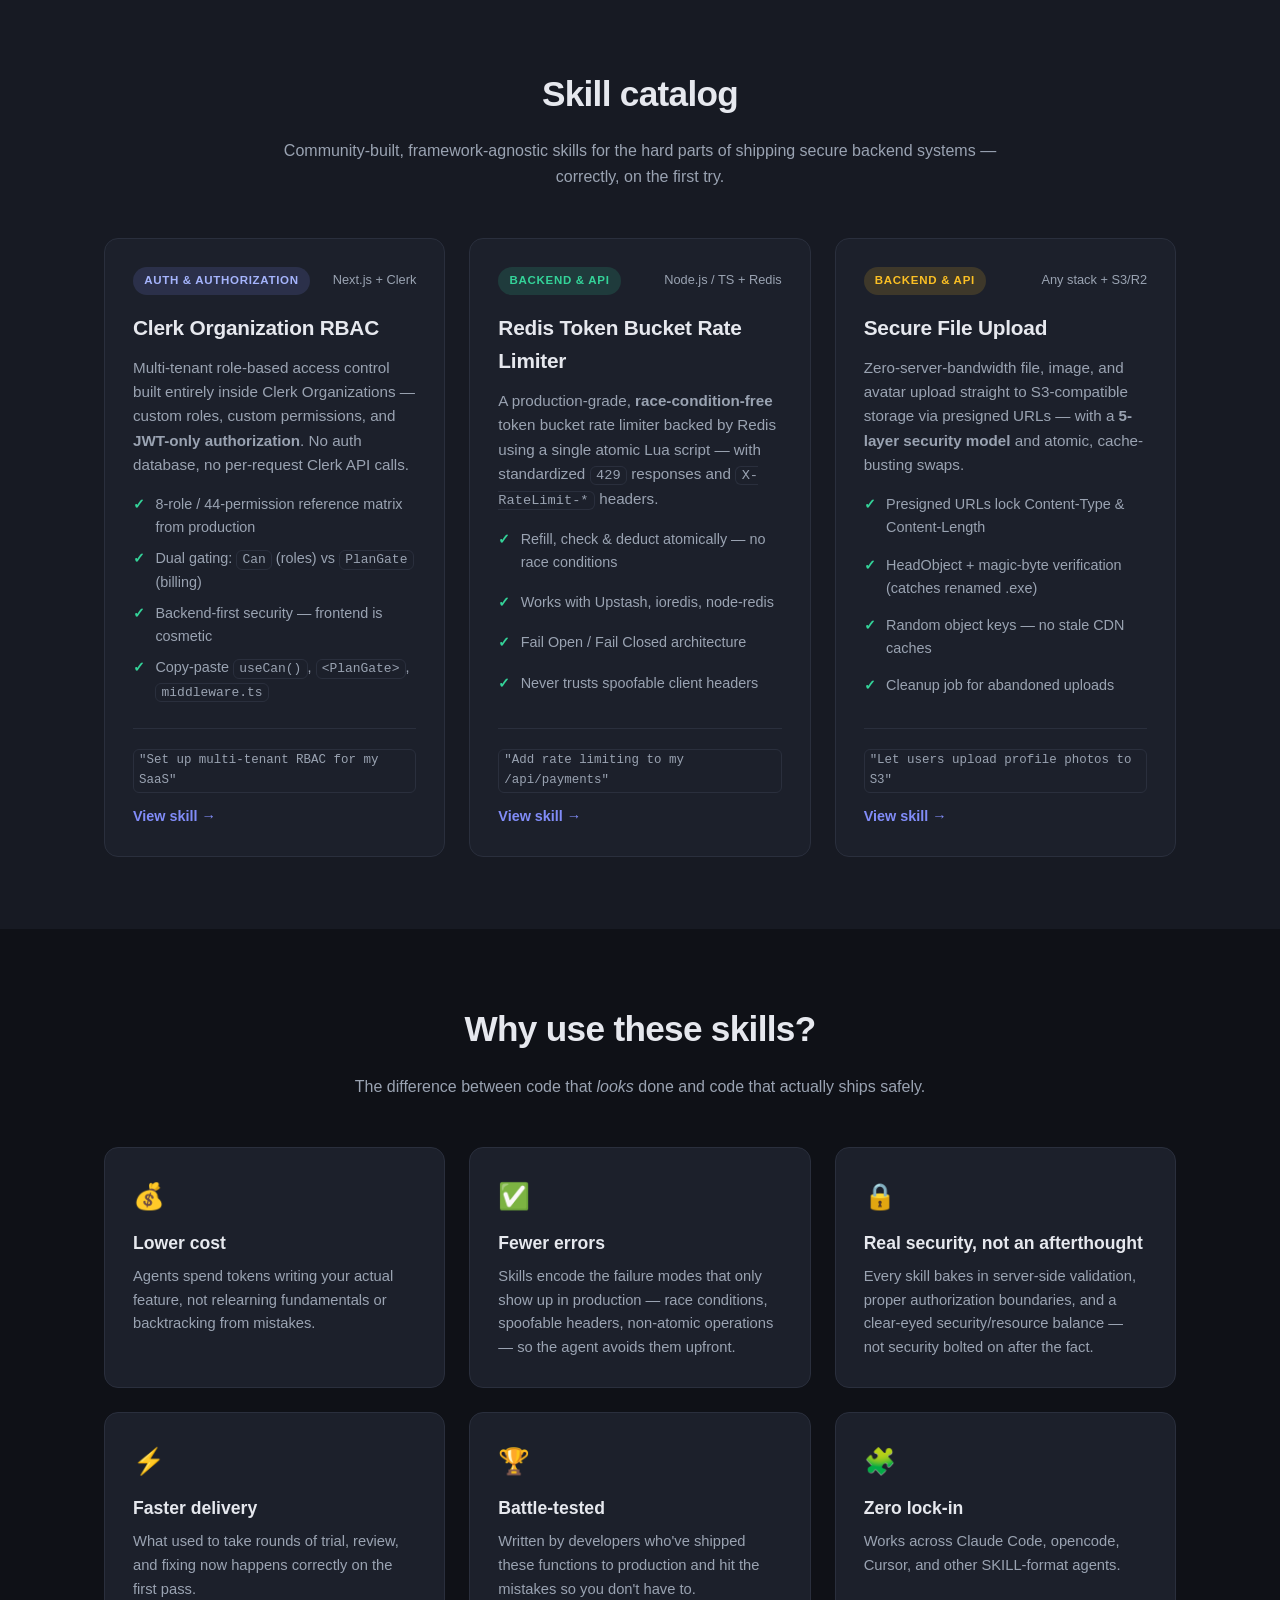
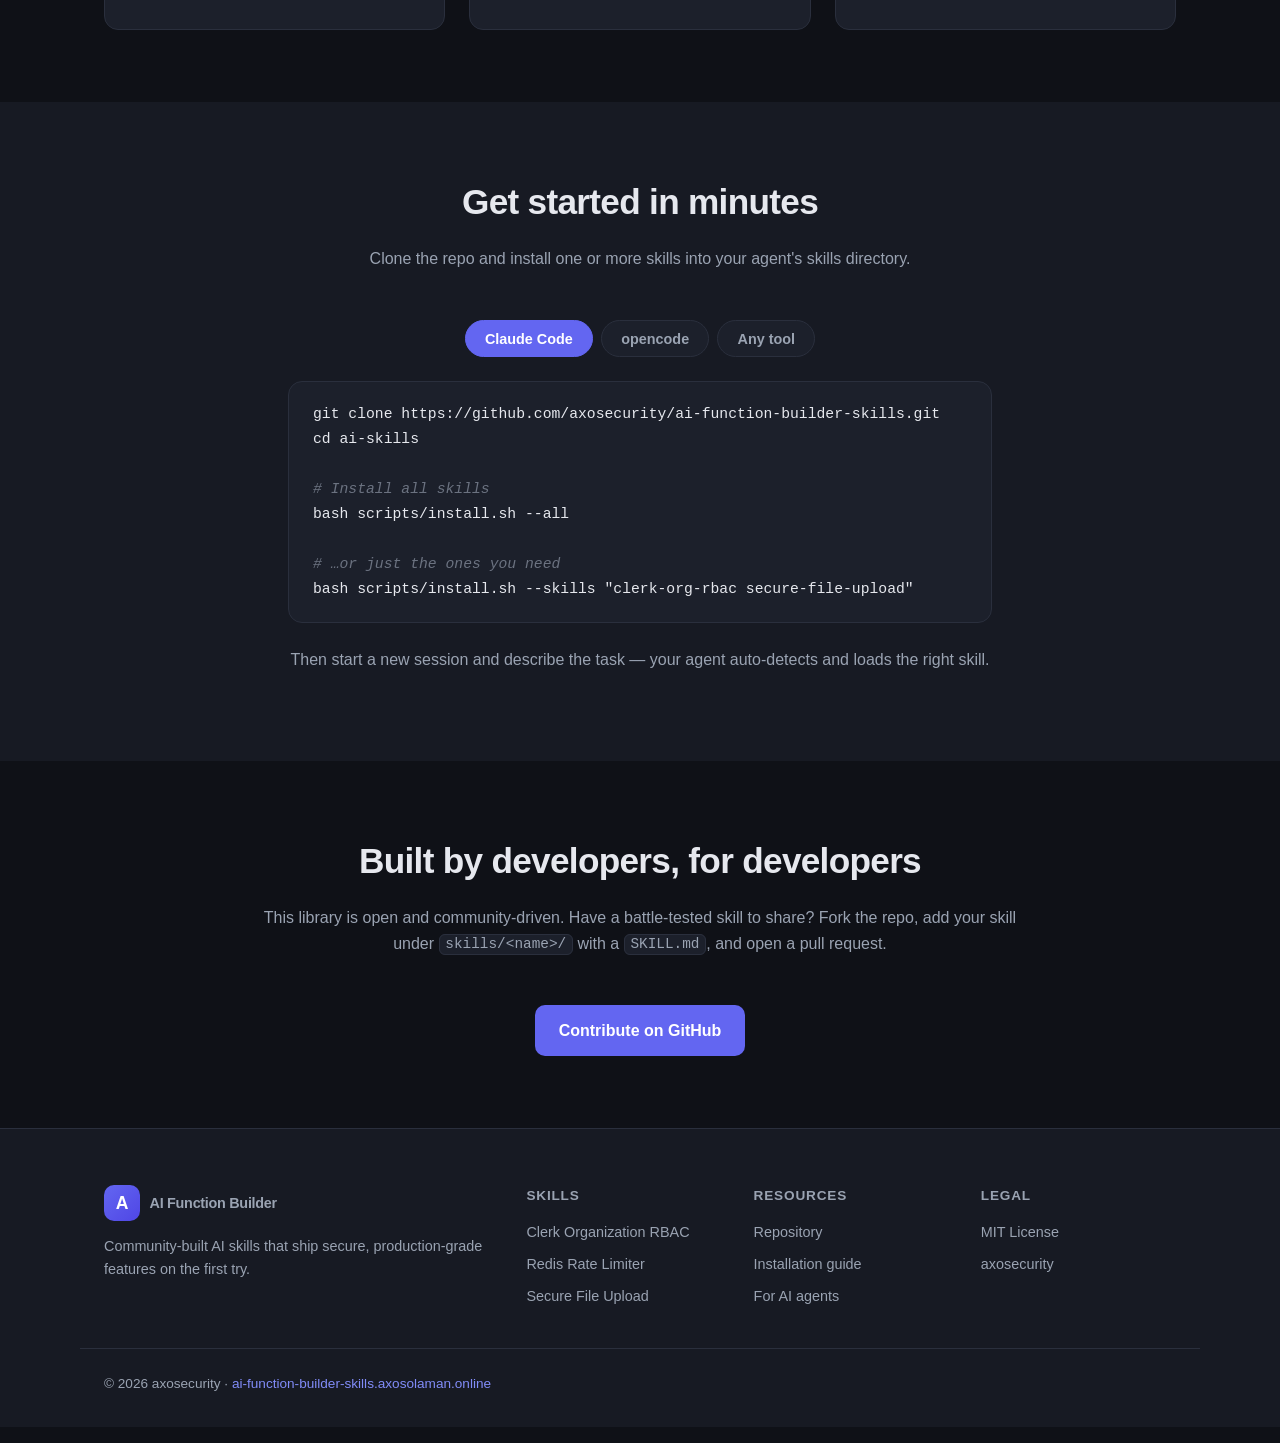
==== commit ee676a07: "Revamp marketing copy: stop-wasting-tokens tagline across website and README" ====
--- a/web/index.html
+++ b/web/index.html
@@ -5,25 +5,25 @@
   <meta name="viewport" content="width=device-width, initial-scale=1.0">
 
   <!-- Primary SEO -->
-  <title>AI Skills for Developers — Production-Ready Skills for Claude Code, opencode & Cursor</title>
-  <meta name="description" content="A curated, open-source collection of production-ready AI skills that turn LLM coding agents into specialists. Clerk RBAC, Redis rate limiting, secure file upload — drop in, and your AI assistant ships battle-tested code every time.">
-  <meta name="keywords" content="AI skills, agent skills, Claude Code skills, opencode skills, LLM agent instructions, Clerk RBAC, Redis rate limiter, token bucket, secure file upload, presigned URL, S3, Cloudflare R2">
+  <title>AI Function Builder Skills — Stop Wasting Tokens. Ship Production-Grade Features on the First Try</title>
+  <meta name="description" content="Stop wasting tokens. Get secure, production-grade functions and features on the first try with community-built AI skills — file uploads, access control, rate limiting, authentication, and more. Reusable SKILL.md packs for Claude Code, opencode & Cursor.">
+  <meta name="keywords" content="AI skills, AI function builder, agent skills, Claude Code skills, opencode skills, LLM agent instructions, production-grade code, secure code, Clerk RBAC, Redis rate limiter, token bucket, secure file upload, presigned URL, S3, Cloudflare R2, save tokens">
   <meta name="author" content="axosecurity">
   <meta name="robots" content="index, follow">
   <link rel="canonical" href="https://ai-function-builder-skills.axosolaman.online/">
 
   <!-- Open Graph -->
   <meta property="og:type" content="website">
-  <meta property="og:site_name" content="AI Skills for Developers">
-  <meta property="og:title" content="AI Skills for Developers — Production-Ready Skills for LLM Coding Agents">
-  <meta property="og:description" content="Clerk RBAC, Redis rate limiting, secure file upload. Battle-tested AI skills that make your coding agent consistently good at hard tasks.">
+  <meta property="og:site_name" content="AI Function Builder Skills">
+  <meta property="og:title" content="AI Function Builder Skills — Stop Wasting Tokens. Ship Production-Grade Features on the First Try">
+  <meta property="og:description" content="Secure, perfect, production-grade functions on the first try — with community-built AI skills for file uploads, access control, rate limiting, authentication, and more.">
   <meta property="og:url" content="https://ai-function-builder-skills.axosolaman.online/">
   <meta property="og:locale" content="en_US">
 
   <!-- Twitter Card -->
   <meta name="twitter:card" content="summary_large_image">
-  <meta name="twitter:title" content="AI Skills for Developers — Production-Ready Skills for LLM Coding Agents">
-  <meta name="twitter:description" content="Clerk RBAC, Redis rate limiting, secure file upload. Battle-tested AI skills that make your coding agent consistently good at hard tasks.">
+  <meta name="twitter:title" content="AI Function Builder Skills — Stop Wasting Tokens. Ship Production-Grade Features on the First Try">
+  <meta name="twitter:description" content="Secure, perfect, production-grade functions on the first try — with community-built AI skills for file uploads, access control, rate limiting, authentication, and more.">
 
   <!-- Favicon -->
   <link rel="icon" href="data:image/svg+xml,%3Csvg xmlns='http://www.w3.org/2000/svg' viewBox='0 0 100 100'%3E%3Crect width='100' height='100' rx='20' fill='%234f46e5'/%3E%3Ctext x='50' y='68' font-size='52' text-anchor='middle' fill='%23fff' font-family='Arial' font-weight='bold'%3EA%3C/text%3E%3C/svg%3E">
@@ -36,10 +36,10 @@
   {
     "@context": "https://schema.org",
     "@type": "WebSite",
-    "name": "AI Skills for Developers",
+    "name": "AI Function Builder Skills",
     "alternateName": "axosecurity/ai-function-builder-skills",
     "url": "https://ai-function-builder-skills.axosolaman.online/",
-    "description": "A curated, open-source collection of production-ready AI skills for LLM coding agents (Claude Code, opencode, Cursor).",
+    "description": "An open, community-driven library of production-ready AI skills and prompts for building secure, production-grade functions with AI coding agents — file uploads, access control, rate limiting, authentication, and more.",
     "publisher": {
       "@type": "Organization",
       "name": "axosecurity",
@@ -87,9 +87,9 @@
   <!-- Header -->
   <header class="site-header">
     <nav class="container nav" aria-label="Main navigation">
-      <a href="#top" class="brand" aria-label="AI Skills for Developers — home">
+      <a href="#top" class="brand" aria-label="AI Function Builder Skills — home">
         <span class="brand-mark">A</span>
-        <span class="brand-text">AI&nbsp;Skills</span>
+        <span class="brand-text">AI&nbsp;Function&nbsp;Builder</span>
       </a>
       <button class="nav-toggle" id="navToggle" aria-expanded="false" aria-controls="navMenu" aria-label="Toggle navigation">
         <span></span><span></span><span></span>
@@ -110,21 +110,23 @@
     <section class="hero" id="top">
       <div class="container hero-grid">
         <div class="hero-copy">
-          <p class="eyebrow">Open source · MIT licensed · Zero lock-in</p>
-          <h1>Production-ready <span class="accent">AI skills</span> for LLM coding agents</h1>
+          <p class="eyebrow">Open source · Community-driven · MIT licensed</p>
+          <h1>Stop wasting tokens. Get secure, production-grade functions <span class="accent">on the first try</span>.</h1>
           <p class="lead">
-            A curated collection of battle-tested instruction packs that turn Claude Code, opencode, and Cursor
-            into specialists — multi-tenant RBAC, race-condition-free rate limiting, and secure file upload,
-            wired up correctly the first time.
+            When your AI agent builds without guidance, it starts from zero — burning tokens re-deriving
+            architecture, exploring dead ends, and shipping code that only <em>looks</em> done. AI Function
+            Builder Skills turns hard-won engineering knowledge into reusable <code>SKILL.md</code> packs, so
+            your agent jumps straight to the right, secure, production-grade solution.
           </p>
           <div class="hero-actions">
             <a class="btn btn-primary" href="#skills">Browse skills</a>
             <a class="btn btn-secondary" href="https://github.com/axosecurity/ai-function-builder-skills" target="_blank" rel="noopener">Star on GitHub ★</a>
           </div>
           <ul class="hero-badges">
-            <li>✔ Battle-tested in production</li>
-            <li>✔ Security-first by design</li>
-            <li>✔ Works across agents</li>
+            <li>✔ Lower cost</li>
+            <li>✔ Fewer errors</li>
+            <li>✔ Real security</li>
+            <li>✔ Faster delivery</li>
           </ul>
         </div>
         <div class="hero-code">
@@ -145,19 +147,35 @@
       </div>
     </section>
 
-    <!-- What are AI skills -->
+    <!-- The problem & solution -->
     <section class="section" id="what">
       <div class="container">
         <div class="section-head">
-          <h2>What are AI skills?</h2>
+          <h2>The problem: your agent starts from zero</h2>
           <p>
-            AI skills are structured instruction files — a <code>SKILL.md</code> plus optional reference docs —
-            that you drop into your agent's skill directory. When you ask for something, the agent matches the task
-            to a skill and loads expert-level guidance, architecture decisions, and copy-paste-ready templates.
+            When you ask an AI agent to build a file upload, rate limiter, or auth system without any guidance,
+            it doesn't start from expert knowledge — it starts from zero. It burns huge amounts of tokens
+            re-deriving basic architecture, exploring dead ends, and searching for patterns it should already know.
+          </p>
+          <p>
+            Worse, it often gets things wrong in ways that don't show up until production: frontend-only auth
+            checks anyone can bypass, rate limiters with race conditions under real load, file uploads that trust
+            the client instead of verifying on the server. The result is code that <em>looks</em> done but isn't
+            safe — and a token bill that reflects all that wasted exploration.
+          </p>
+        </div>
+        <div class="section-head">
+          <h2>The fix: reusable, battle-tested skills</h2>
+          <p>
+            Each skill in this library is a structured <code>SKILL.md</code> instruction pack for one specific
+            function — the exact architecture, the security model, the edge cases, and copy-paste-ready code
+            templates — written by developers who've already shipped that function to production and hit the
+            mistakes so you don't have to.
           </p>
           <p class="section-sub">
-            <strong>In short:</strong> skills are how you make your AI assistant <em>consistently good</em> at hard
-            tasks, instead of winging it from scratch every time.
+            With a skill loaded, your agent doesn't rediscover best practices from scratch — it jumps straight
+            to the right solution. That means <strong>lower cost</strong>, <strong>fewer errors</strong>,
+            <strong>real security</strong>, and <strong>faster delivery</strong>.
           </p>
         </div>
       </div>
@@ -168,7 +186,7 @@
       <div class="container">
         <div class="section-head">
           <h2>Skill catalog</h2>
-          <p>Drop-in, framework-agnostic skills covering the hard parts of shipping secure backend systems.</p>
+          <p>Community-built, framework-agnostic skills for the hard parts of shipping secure backend systems — correctly, on the first try.</p>
         </div>
 
         <div class="cards">
@@ -250,37 +268,38 @@
       <div class="container">
         <div class="section-head">
           <h2>Why use these skills?</h2>
+          <p>The difference between code that <em>looks</em> done and code that actually ships safely.</p>
         </div>
         <div class="features">
+          <div class="feature">
+            <span class="feature-icon">💰</span>
+            <h3>Lower cost</h3>
+            <p>Agents spend tokens writing your actual feature, not relearning fundamentals or backtracking from mistakes.</p>
+          </div>
+          <div class="feature">
+            <span class="feature-icon">✅</span>
+            <h3>Fewer errors</h3>
+            <p>Skills encode the failure modes that only show up in production — race conditions, spoofable headers, non-atomic operations — so the agent avoids them upfront.</p>
+          </div>
+          <div class="feature">
+            <span class="feature-icon">🔒</span>
+            <h3>Real security, not an afterthought</h3>
+            <p>Every skill bakes in server-side validation, proper authorization boundaries, and a clear-eyed security/resource balance — not security bolted on after the fact.</p>
+          </div>
+          <div class="feature">
+            <span class="feature-icon">⚡</span>
+            <h3>Faster delivery</h3>
+            <p>What used to take rounds of trial, review, and fixing now happens correctly on the first pass.</p>
+          </div>
           <div class="feature">
             <span class="feature-icon">🏆</span>
             <h3>Battle-tested</h3>
-            <p>Patterns that have shipped to real production products — not toy examples.</p>
-          </div>
-          <div class="feature">
-            <span class="feature-icon">🔒</span>
-            <h3>Security-first</h3>
-            <p>Built-in rules stop common foot-guns: frontend-only auth, spoofed headers, non-atomic limits.</p>
-          </div>
-          <div class="feature">
-            <span class="feature-icon">♻️</span>
-            <h3>Reusable</h3>
-            <p>Swap in your domain's roles, modules, and rates — the architecture stays intact.</p>
-          </div>
-          <div class="feature">
-            <span class="feature-icon">💬</span>
-            <h3>Interview-first</h3>
-            <p>Skills ask the right questions before writing code, so the solution fits your constraints.</p>
+            <p>Written by developers who've shipped these functions to production and hit the mistakes so you don't have to.</p>
           </div>
           <div class="feature">
             <span class="feature-icon">🧩</span>
             <h3>Zero lock-in</h3>
             <p>Works across Claude Code, opencode, Cursor, and other SKILL-format agents.</p>
-          </div>
-          <div class="feature">
-            <span class="feature-icon">📄</span>
-            <h3>Open source</h3>
-            <p>MIT licensed. Use, modify, and redistribute freely in personal and commercial projects.</p>
           </div>
         </div>
       </div>
@@ -339,8 +358,8 @@
     <section class="section" id="contribute">
       <div class="container">
         <div class="section-head">
-          <h2>Have a battle-tested skill to share?</h2>
-          <p>Contributions are welcome. Fork the repo, add your skill under <code>skills/&lt;name&gt;/</code> with a <code>SKILL.md</code>, and open a pull request.</p>
+          <h2>Built by developers, for developers</h2>
+          <p>This library is open and community-driven. Have a battle-tested skill to share? Fork the repo, add your skill under <code>skills/&lt;name&gt;/</code> with a <code>SKILL.md</code>, and open a pull request.</p>
         </div>
         <div class="center">
           <a class="btn btn-primary" href="https://github.com/axosecurity/ai-function-builder-skills" target="_blank" rel="noopener">Contribute on GitHub</a>
@@ -356,9 +375,9 @@
       <div>
         <a href="#top" class="brand">
           <span class="brand-mark">A</span>
-          <span class="brand-text">AI&nbsp;Skills</span>
+          <span class="brand-text">AI&nbsp;Function&nbsp;Builder</span>
         </a>
-        <p>Production-ready AI skills for LLM coding agents.</p>
+        <p>Community-built AI skills that ship secure, production-grade features on the first try.</p>
       </div>
       <div>
         <h4>Skills</h4>
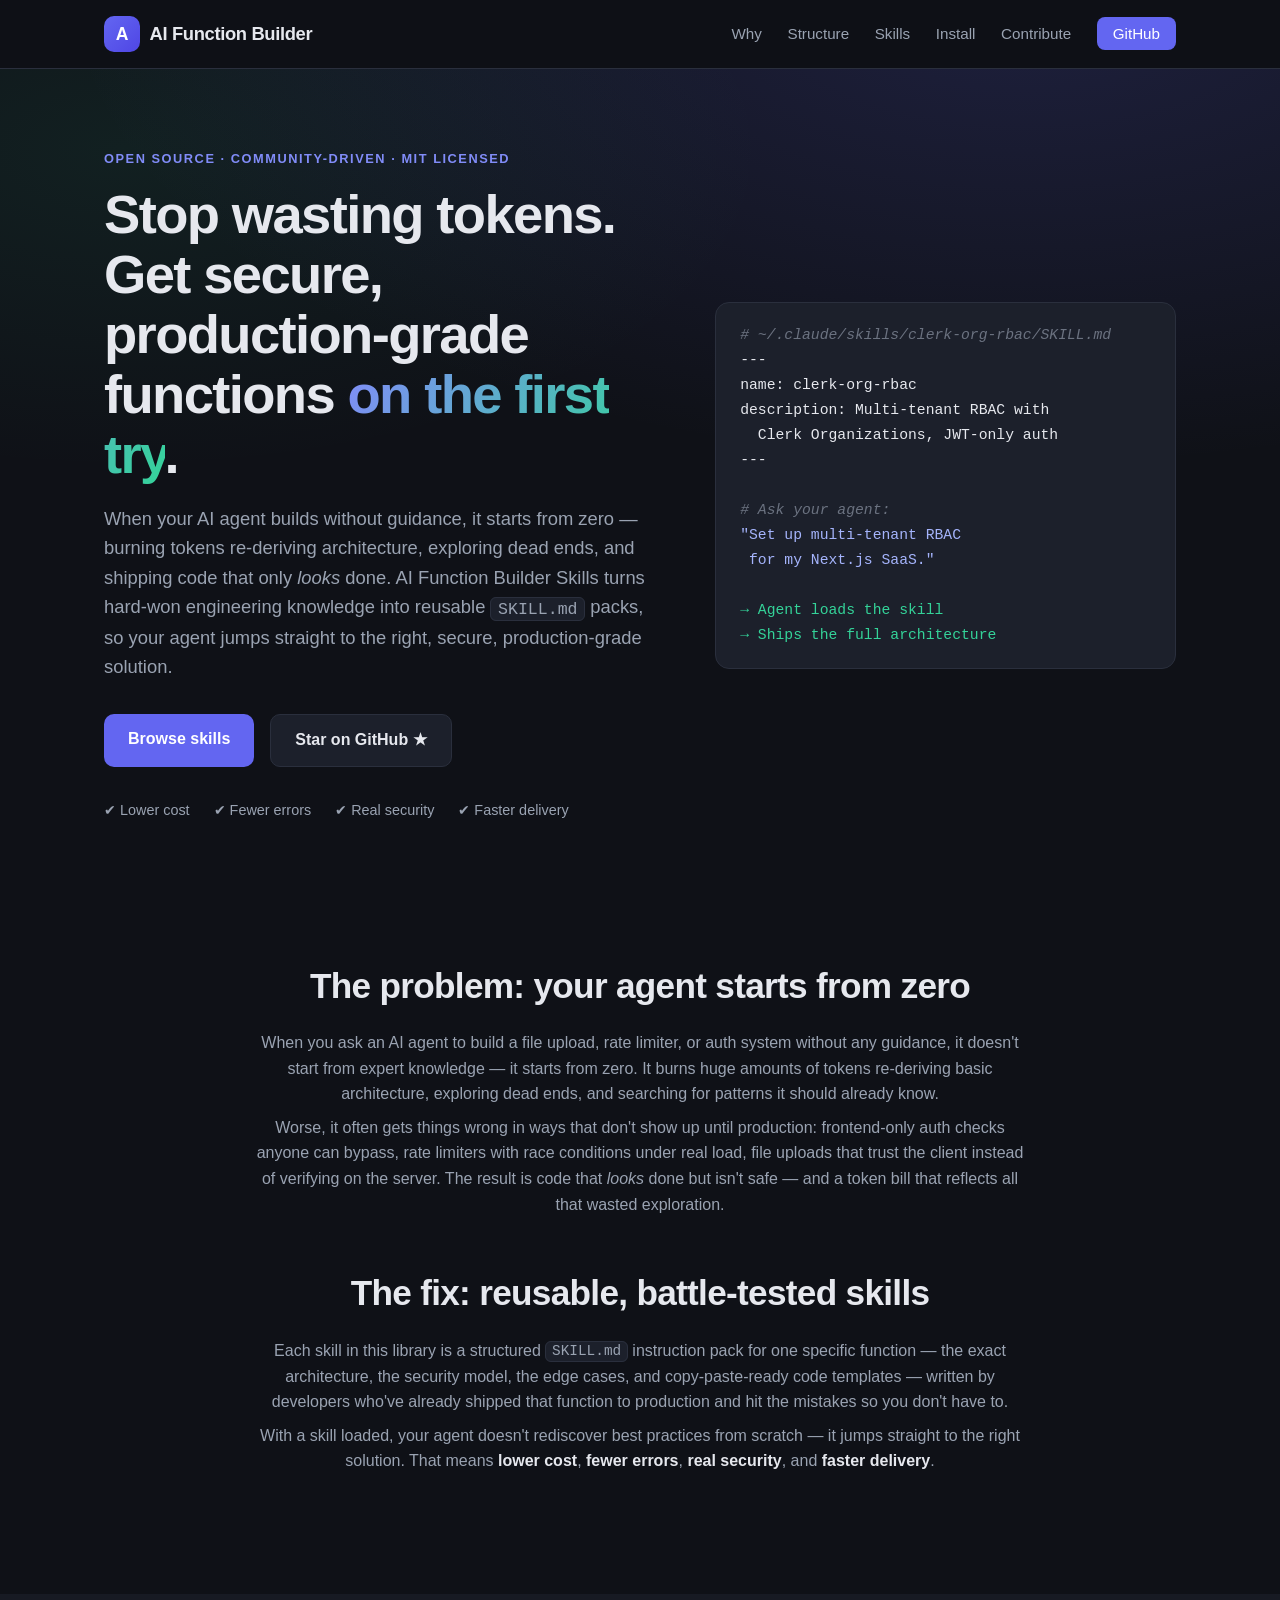
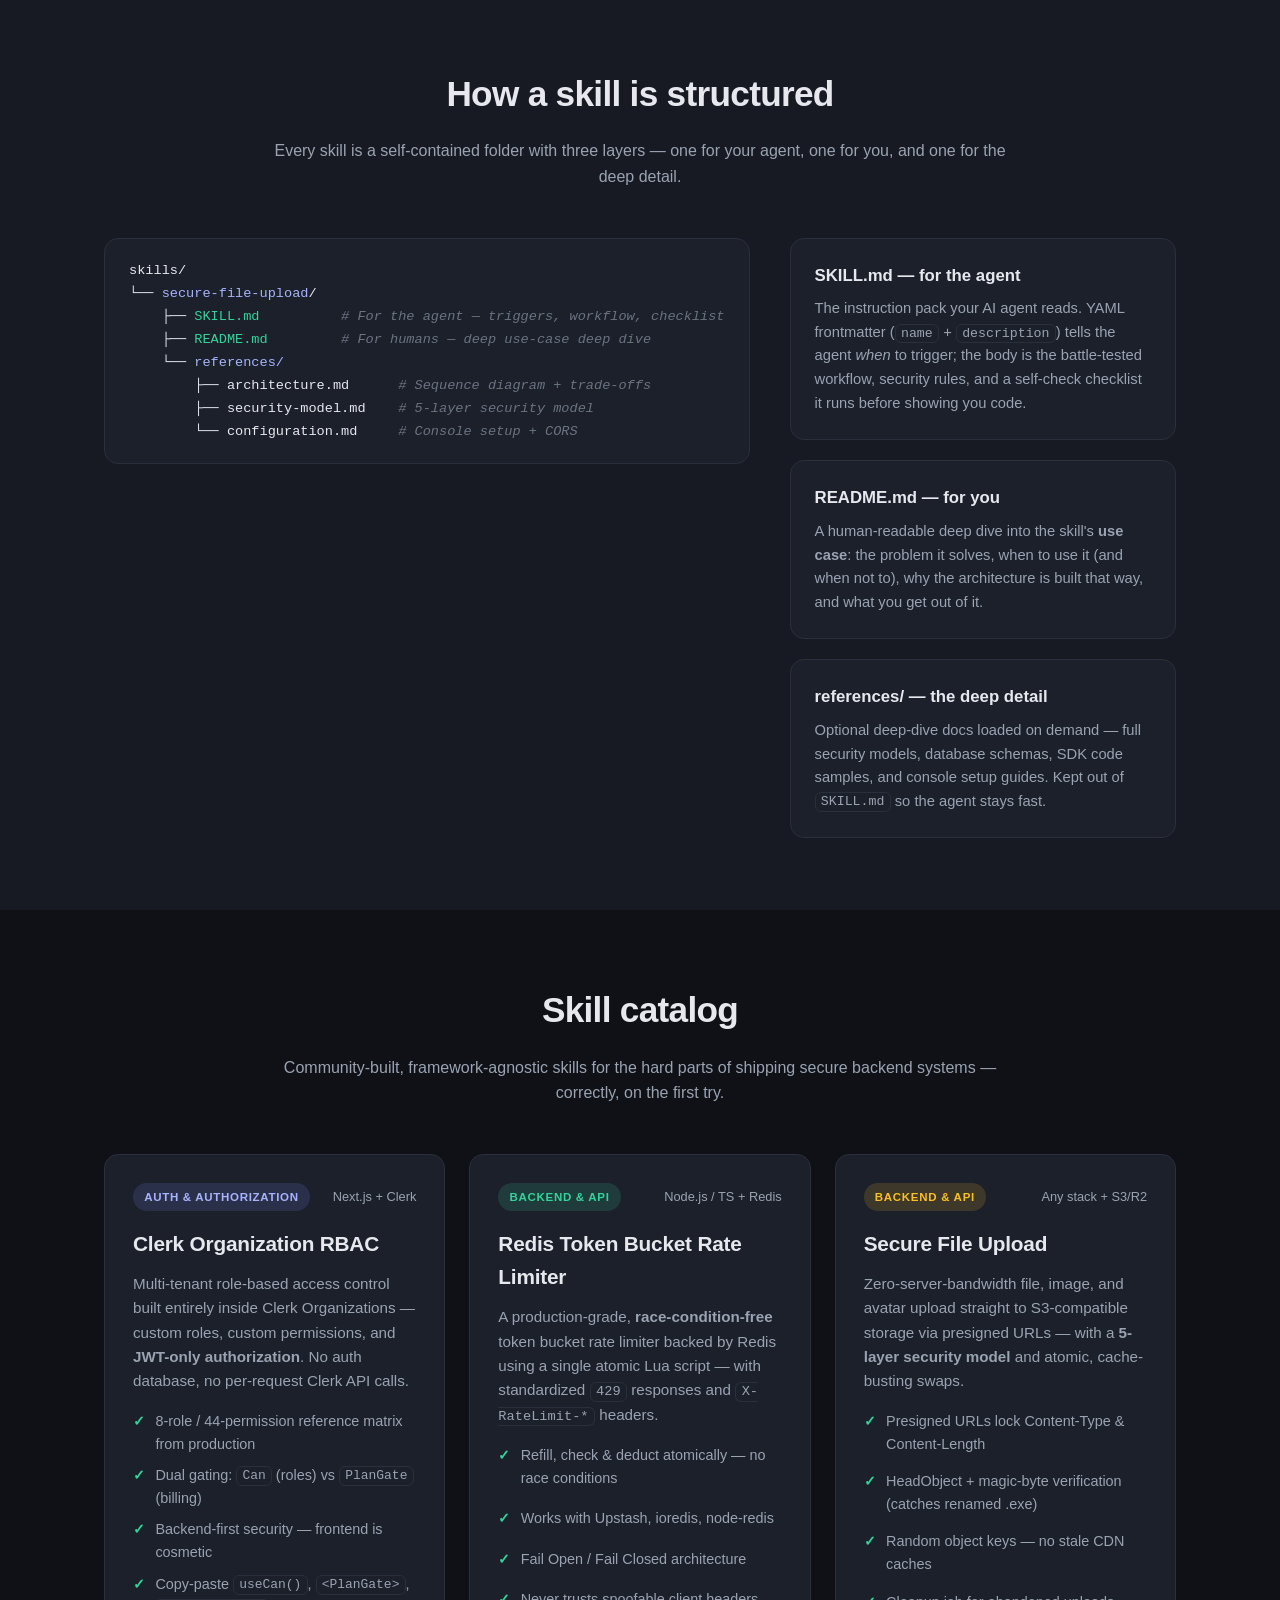
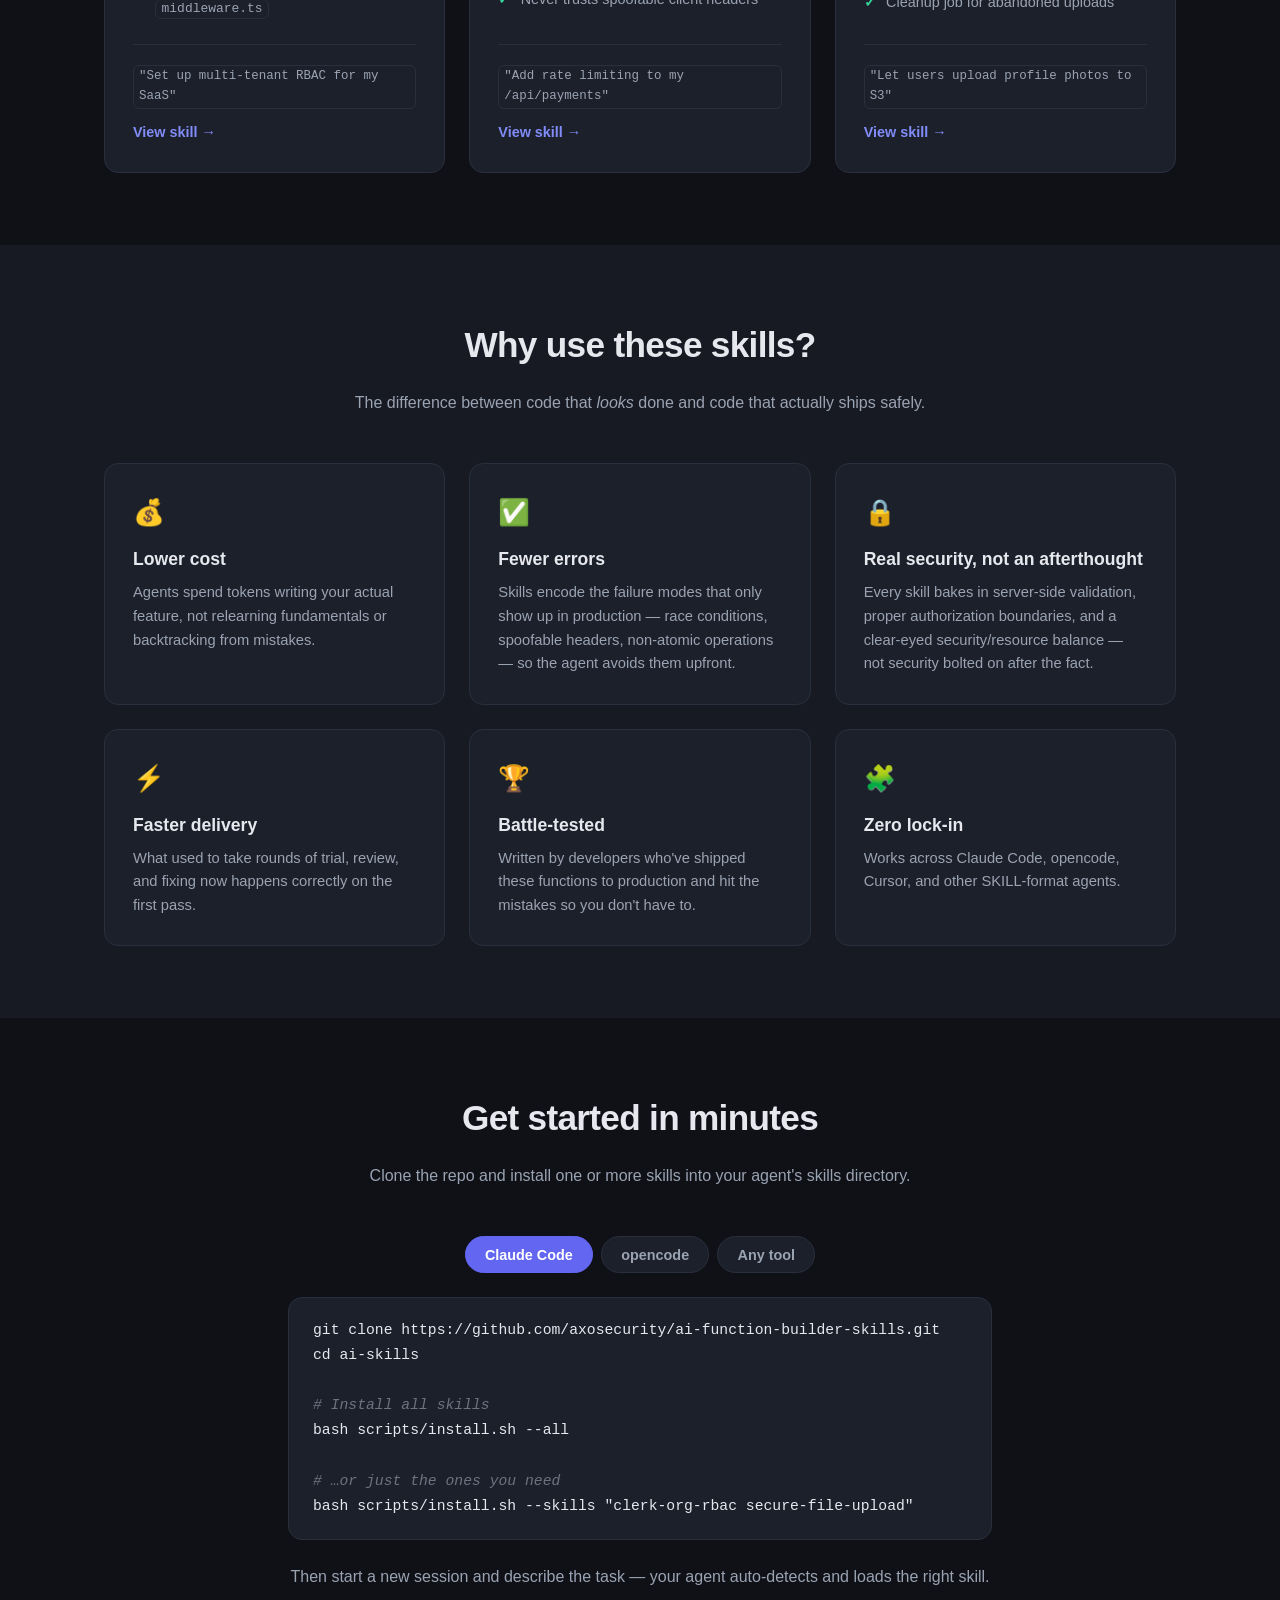
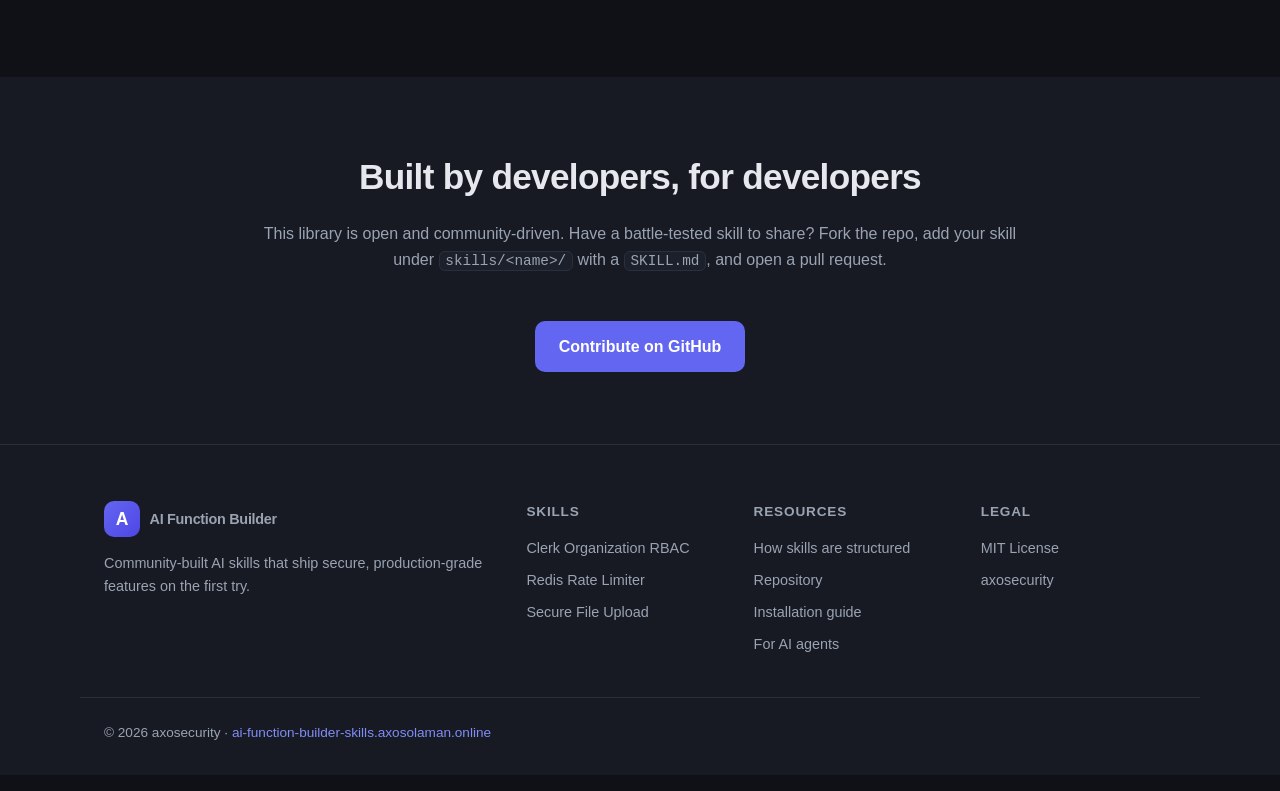
==== commit ea8d9697: "Require per-skill README.md and document skill structure on landing page" ====
--- a/web/index.html
+++ b/web/index.html
@@ -95,8 +95,9 @@
         <span></span><span></span><span></span>
       </button>
       <ul class="nav-menu" id="navMenu">
+        <li><a href="#what">Why</a></li>
+        <li><a href="#structure">Structure</a></li>
         <li><a href="#skills">Skills</a></li>
-        <li><a href="#why">Why</a></li>
         <li><a href="#install">Install</a></li>
         <li><a href="#contribute">Contribute</a></li>
         <li><a class="nav-cta" href="https://github.com/axosecurity/ai-function-builder-skills" target="_blank" rel="noopener">GitHub</a></li>
@@ -181,8 +182,44 @@
       </div>
     </section>
 
+    <!-- How a skill is structured -->
+    <section class="section section-alt" id="structure">
+      <div class="container">
+        <div class="section-head">
+          <h2>How a skill is structured</h2>
+          <p>Every skill is a self-contained folder with three layers — one for your agent, one for you, and one for the deep detail.</p>
+        </div>
+        <div class="structure-grid">
+          <div class="structure-code">
+<pre><code>skills/
+└── <span class="k">secure-file-upload</span>/
+    ├── <span class="r">SKILL.md</span>          <span class="c"># For the agent — triggers, workflow, checklist</span>
+    ├── <span class="r">README.md</span>         <span class="c"># For humans — deep use-case deep dive</span>
+    └── <span class="k">references/</span>
+        ├── architecture.md      <span class="c"># Sequence diagram + trade-offs</span>
+        ├── security-model.md    <span class="c"># 5-layer security model</span>
+        └── configuration.md     <span class="c"># Console setup + CORS</span></code></pre>
+          </div>
+          <div class="structure-copy">
+            <div class="structure-item">
+              <h3>SKILL.md — for the agent</h3>
+              <p>The instruction pack your AI agent reads. YAML frontmatter (<code>name</code> + <code>description</code>) tells the agent <em>when</em> to trigger; the body is the battle-tested workflow, security rules, and a self-check checklist it runs before showing you code.</p>
+            </div>
+            <div class="structure-item">
+              <h3>README.md — for you</h3>
+              <p>A human-readable deep dive into the skill's <strong>use case</strong>: the problem it solves, when to use it (and when not to), why the architecture is built that way, and what you get out of it.</p>
+            </div>
+            <div class="structure-item">
+              <h3>references/ — the deep detail</h3>
+              <p>Optional deep-dive docs loaded on demand — full security models, database schemas, SDK code samples, and console setup guides. Kept out of <code>SKILL.md</code> so the agent stays fast.</p>
+            </div>
+          </div>
+        </div>
+      </div>
+    </section>
+
     <!-- Skills catalog -->
-    <section class="section section-alt" id="skills">
+    <section class="section" id="skills">
       <div class="container">
         <div class="section-head">
           <h2>Skill catalog</h2>
@@ -264,7 +301,7 @@
     </section>
 
     <!-- Why -->
-    <section class="section" id="why">
+    <section class="section section-alt" id="why">
       <div class="container">
         <div class="section-head">
           <h2>Why use these skills?</h2>
@@ -306,7 +343,7 @@
     </section>
 
     <!-- Install -->
-    <section class="section section-alt" id="install">
+    <section class="section" id="install">
       <div class="container">
         <div class="section-head">
           <h2>Get started in minutes</h2>
@@ -355,7 +392,7 @@
     </section>
 
     <!-- Contribute -->
-    <section class="section" id="contribute">
+    <section class="section section-alt" id="contribute">
       <div class="container">
         <div class="section-head">
           <h2>Built by developers, for developers</h2>
@@ -390,6 +427,7 @@
       <div>
         <h4>Resources</h4>
         <ul>
+          <li><a href="#structure">How skills are structured</a></li>
           <li><a href="https://github.com/axosecurity/ai-function-builder-skills" target="_blank" rel="noopener">Repository</a></li>
           <li><a href="https://github.com/axosecurity/ai-function-builder-skills/blob/main/docs/INSTALLATION.md" target="_blank" rel="noopener">Installation guide</a></li>
           <li><a href="https://github.com/axosecurity/ai-function-builder-skills/blob/main/AGENTS.md" target="_blank" rel="noopener">For AI agents</a></li>
--- a/web/assets/styles.css
+++ b/web/assets/styles.css
@@ -372,6 +372,35 @@
 .feature h3 { margin: 0.75rem 0 0.5rem; font-size: 1.1rem; }
 .feature p { color: var(--muted); font-size: 0.92rem; margin: 0; }
 
+/* --- Skill structure --- */
+.structure-grid {
+  display: grid;
+  grid-template-columns: 0.9fr 1.1fr;
+  gap: 2.5rem;
+  align-items: start;
+}
+
+.structure-code pre { font-size: 0.85rem; }
+
+.structure-copy {
+  display: grid;
+  gap: 1.25rem;
+}
+
+.structure-item {
+  background: var(--surface);
+  border: 1px solid var(--border);
+  border-radius: var(--radius);
+  padding: 1.5rem;
+}
+.structure-item h3 { margin: 0 0 0.5rem; font-size: 1.05rem; }
+.structure-item h3 code { font-size: 0.9em; }
+.structure-item p { color: var(--muted); font-size: 0.92rem; margin: 0; }
+
+@media (max-width: 900px) {
+  .structure-grid { grid-template-columns: 1fr; }
+}
+
 /* --- Tabs --- */
 .tabs {
   display: flex;
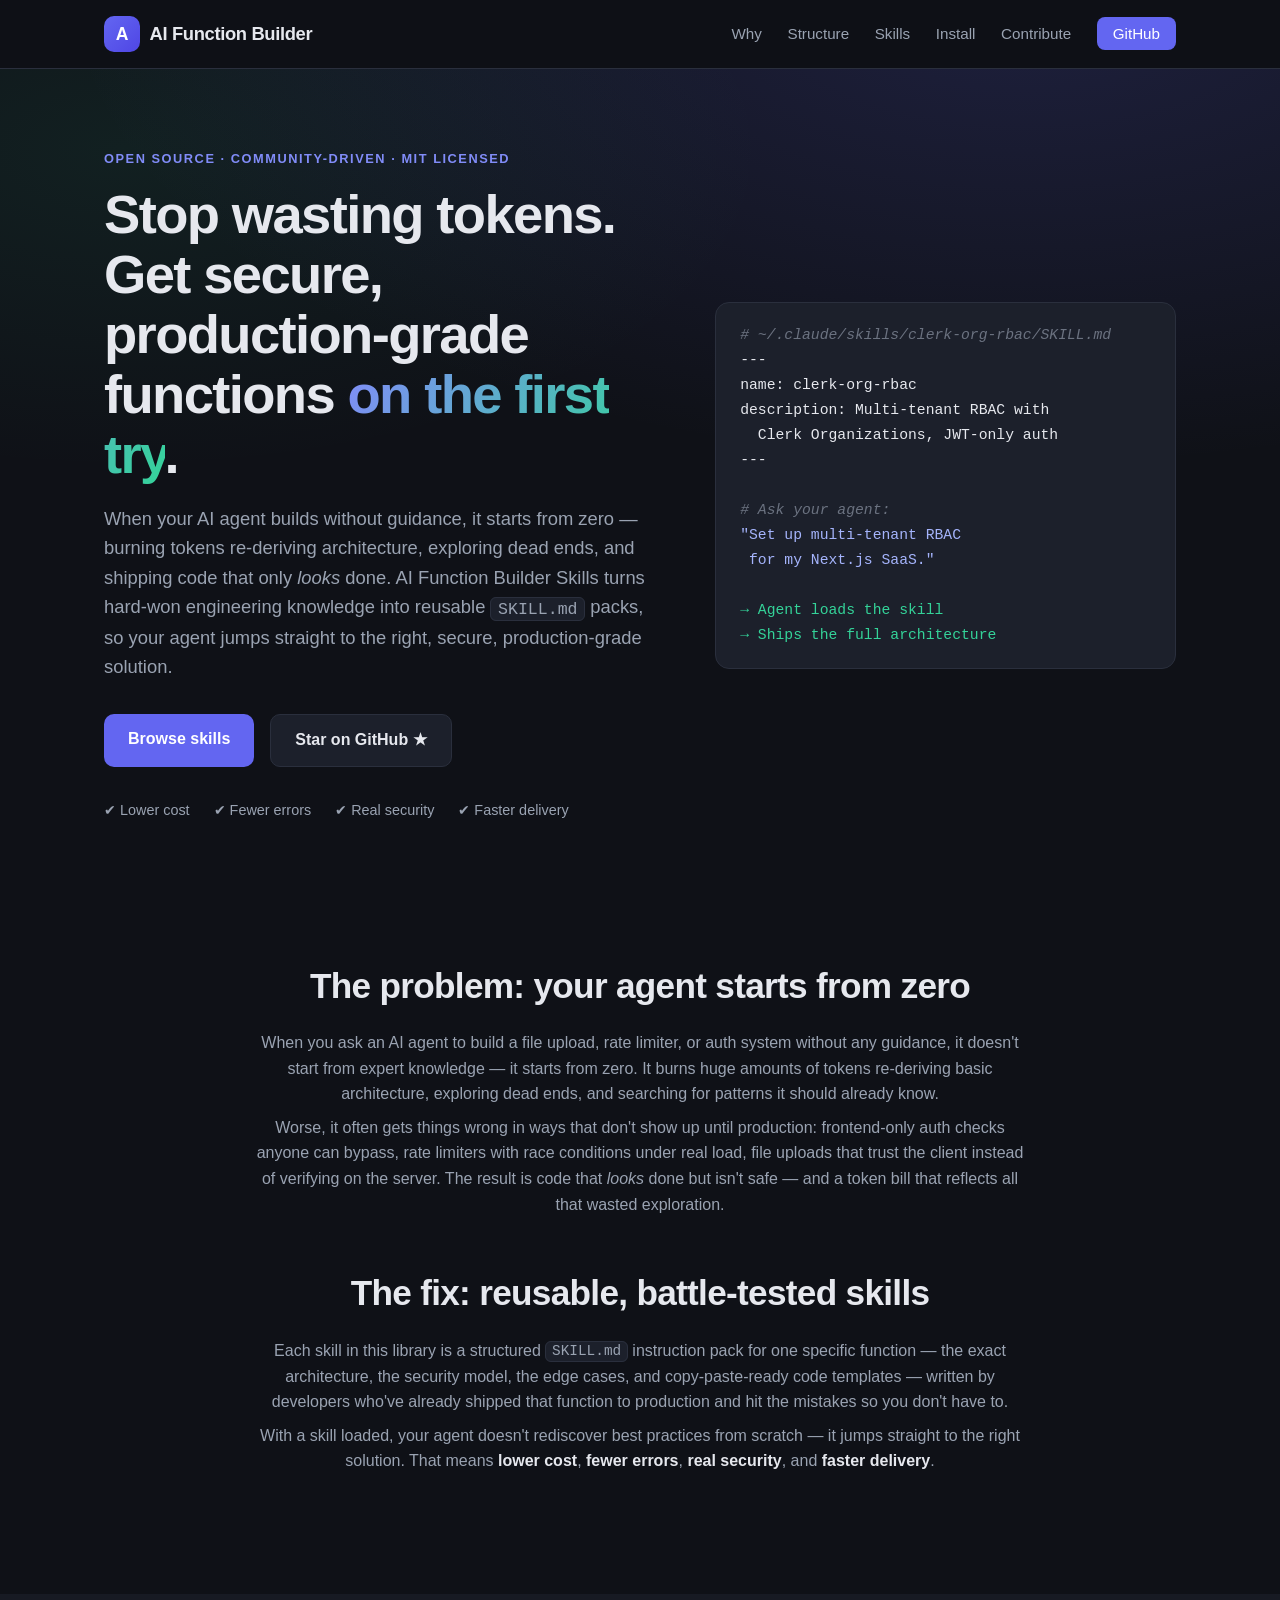
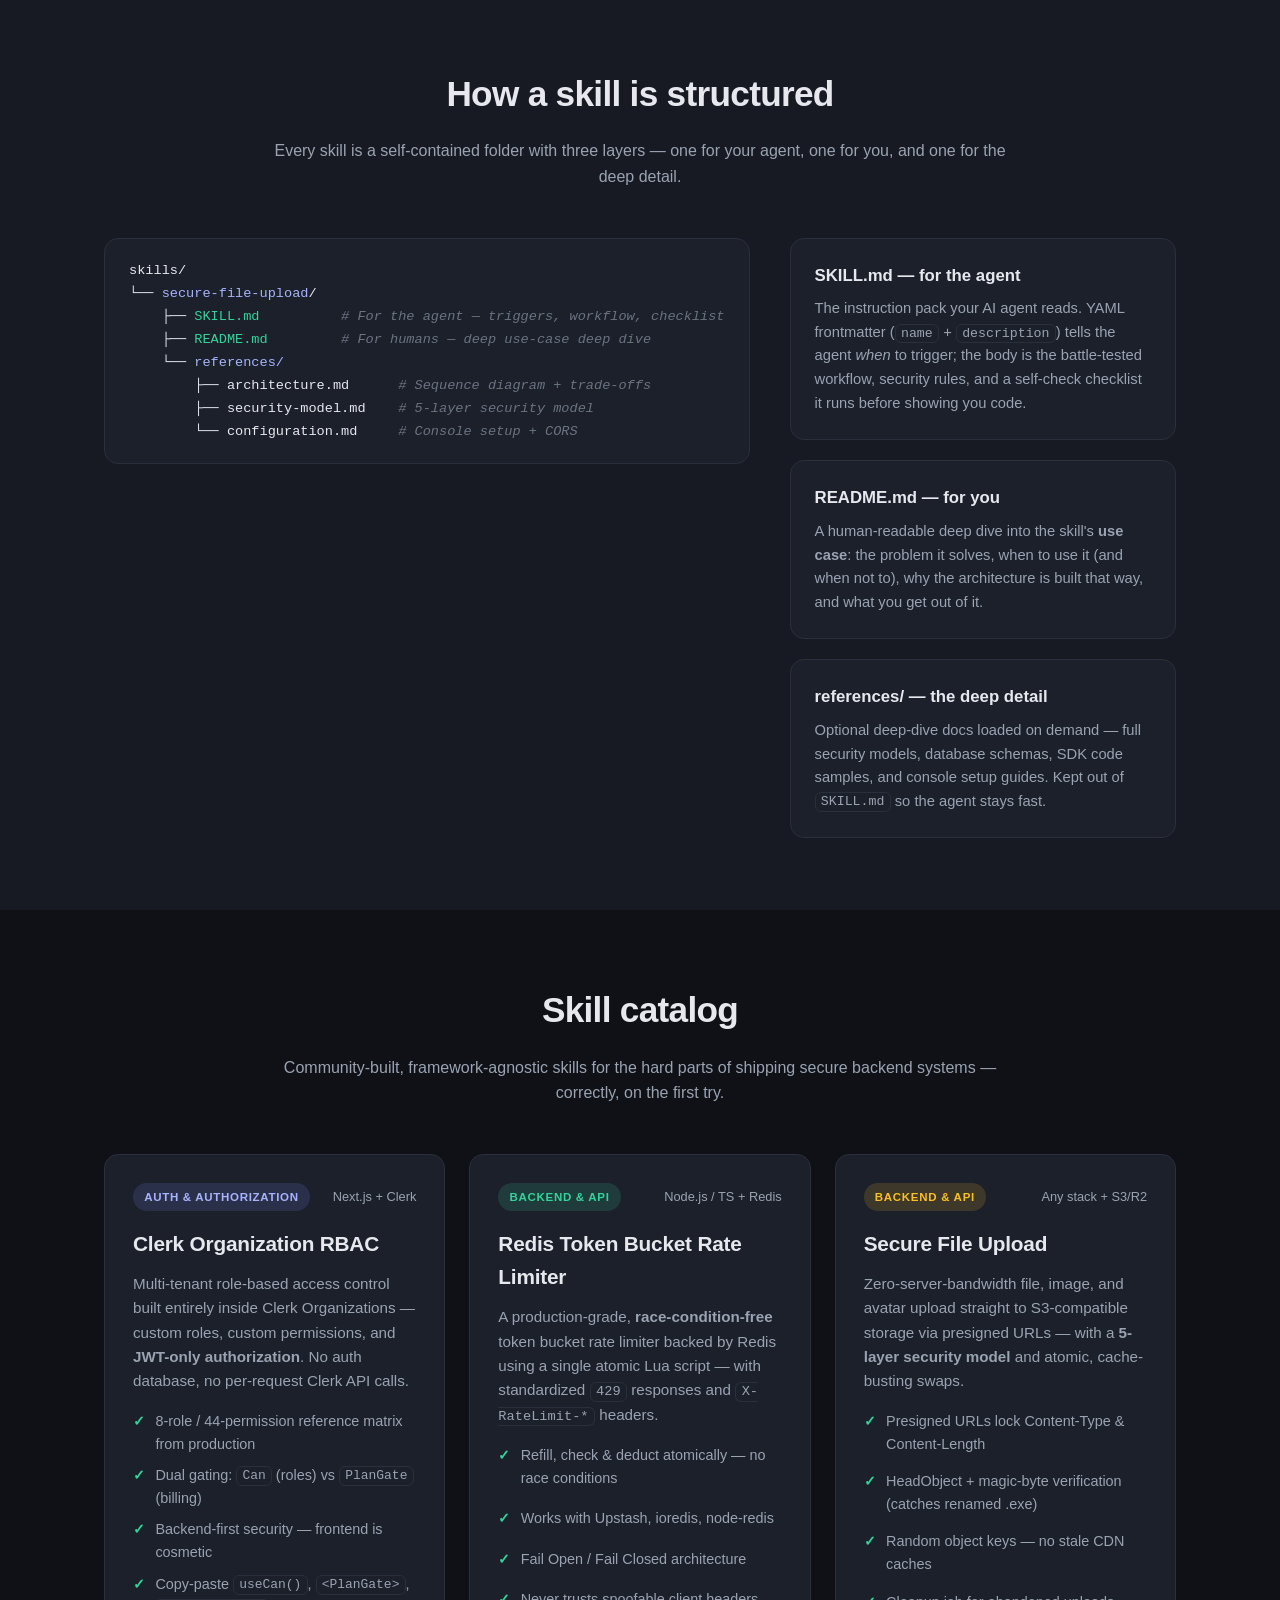
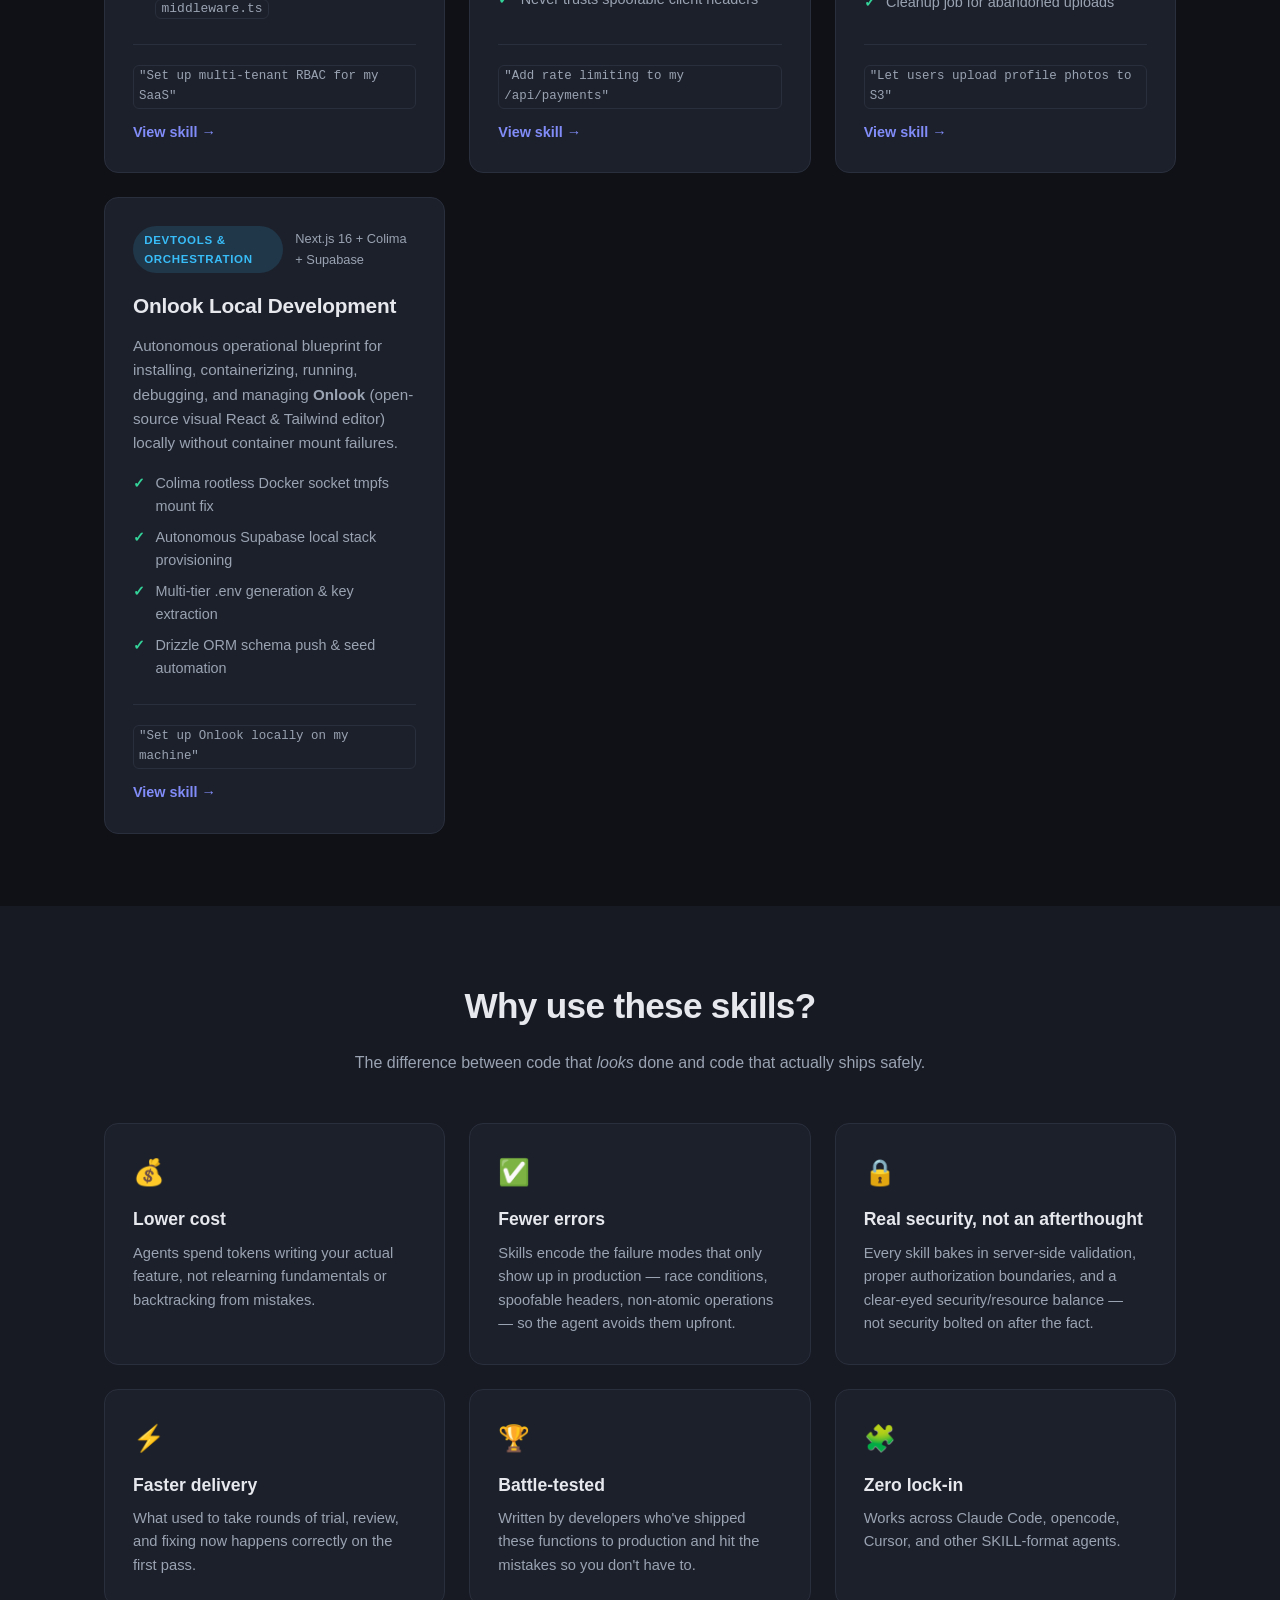
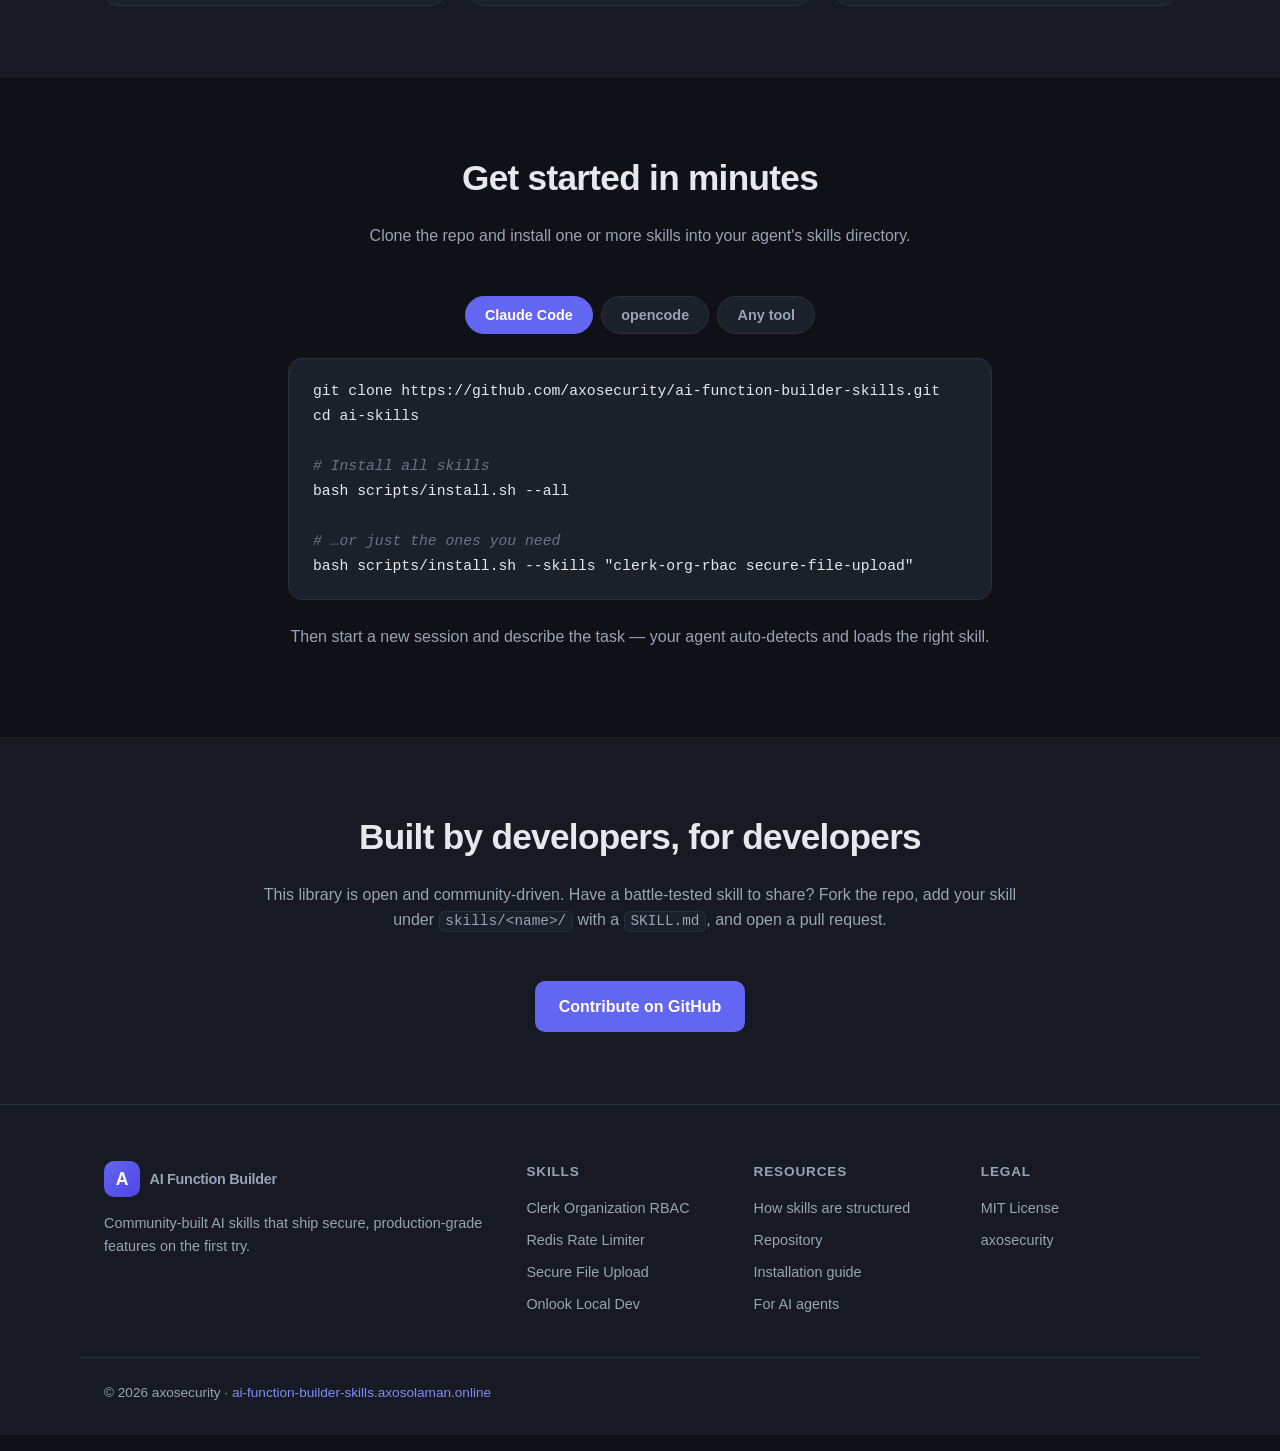
==== commit de63c33e: "feat(skills): add onlook-local-dev autonomous setup, Colima Docker fixes, and command reference" ====
--- a/web/index.html
+++ b/web/index.html
@@ -75,6 +75,13 @@
         "name": "Secure File Upload",
         "description": "Zero-server-bandwidth file upload via presigned URLs with a 5-layer security model.",
         "url": "https://ai-function-builder-skills.axosolaman.online/#secure-file-upload"
+      },
+      {
+        "@type": "ListItem",
+        "position": 4,
+        "name": "Onlook Local Development & Management",
+        "description": "Autonomous operational blueprint for installing, containerizing, running, and managing Onlook with Colima Docker fixes.",
+        "url": "https://ai-function-builder-skills.axosolaman.online/#onlook-local-dev"
       }
     ]
   }
@@ -296,6 +303,28 @@
             </div>
           </article>
 
+          <article class="card" id="onlook-local-dev">
+            <div class="card-top">
+              <span class="chip chip-dev">DevTools &amp; Orchestration</span>
+              <span class="card-stack">Next.js 16 + Colima + Supabase</span>
+            </div>
+            <h3>Onlook Local Development</h3>
+            <p>
+              Autonomous operational blueprint for installing, containerizing, running, debugging, and managing
+              <strong>Onlook</strong> (open-source visual React &amp; Tailwind editor) locally without container mount failures.
+            </p>
+            <ul class="card-list">
+              <li>Colima rootless Docker socket tmpfs mount fix</li>
+              <li>Autonomous Supabase local stack provisioning</li>
+              <li>Multi-tier .env generation &amp; key extraction</li>
+              <li>Drizzle ORM schema push &amp; seed automation</li>
+            </ul>
+            <div class="card-foot">
+              <code class="trigger">"Set up Onlook locally on my machine"</code>
+              <a class="btn-link" href="https://github.com/axosecurity/ai-function-builder-skills/tree/main/skills/onlook-local-dev" target="_blank" rel="noopener">View skill →</a>
+            </div>
+          </article>
+
         </div>
       </div>
     </section>
@@ -422,6 +451,7 @@
           <li><a href="#clerk-org-rbac">Clerk Organization RBAC</a></li>
           <li><a href="#redis-token-bucket-rate-limiter">Redis Rate Limiter</a></li>
           <li><a href="#secure-file-upload">Secure File Upload</a></li>
+          <li><a href="#onlook-local-dev">Onlook Local Dev</a></li>
         </ul>
       </div>
       <div>
--- a/web/assets/styles.css
+++ b/web/assets/styles.css
@@ -320,6 +320,7 @@
 .chip-auth { background: rgba(129, 140, 248, 0.15); color: #a5b4fc; }
 .chip-api { background: rgba(52, 211, 153, 0.15); color: var(--success); }
 .chip-upload { background: rgba(251, 191, 36, 0.15); color: #fbbf24; }
+.chip-dev { background: rgba(56, 189, 248, 0.15); color: #38bdf8; }
 
 .card-stack { font-size: 0.8rem; color: var(--muted); }
 
